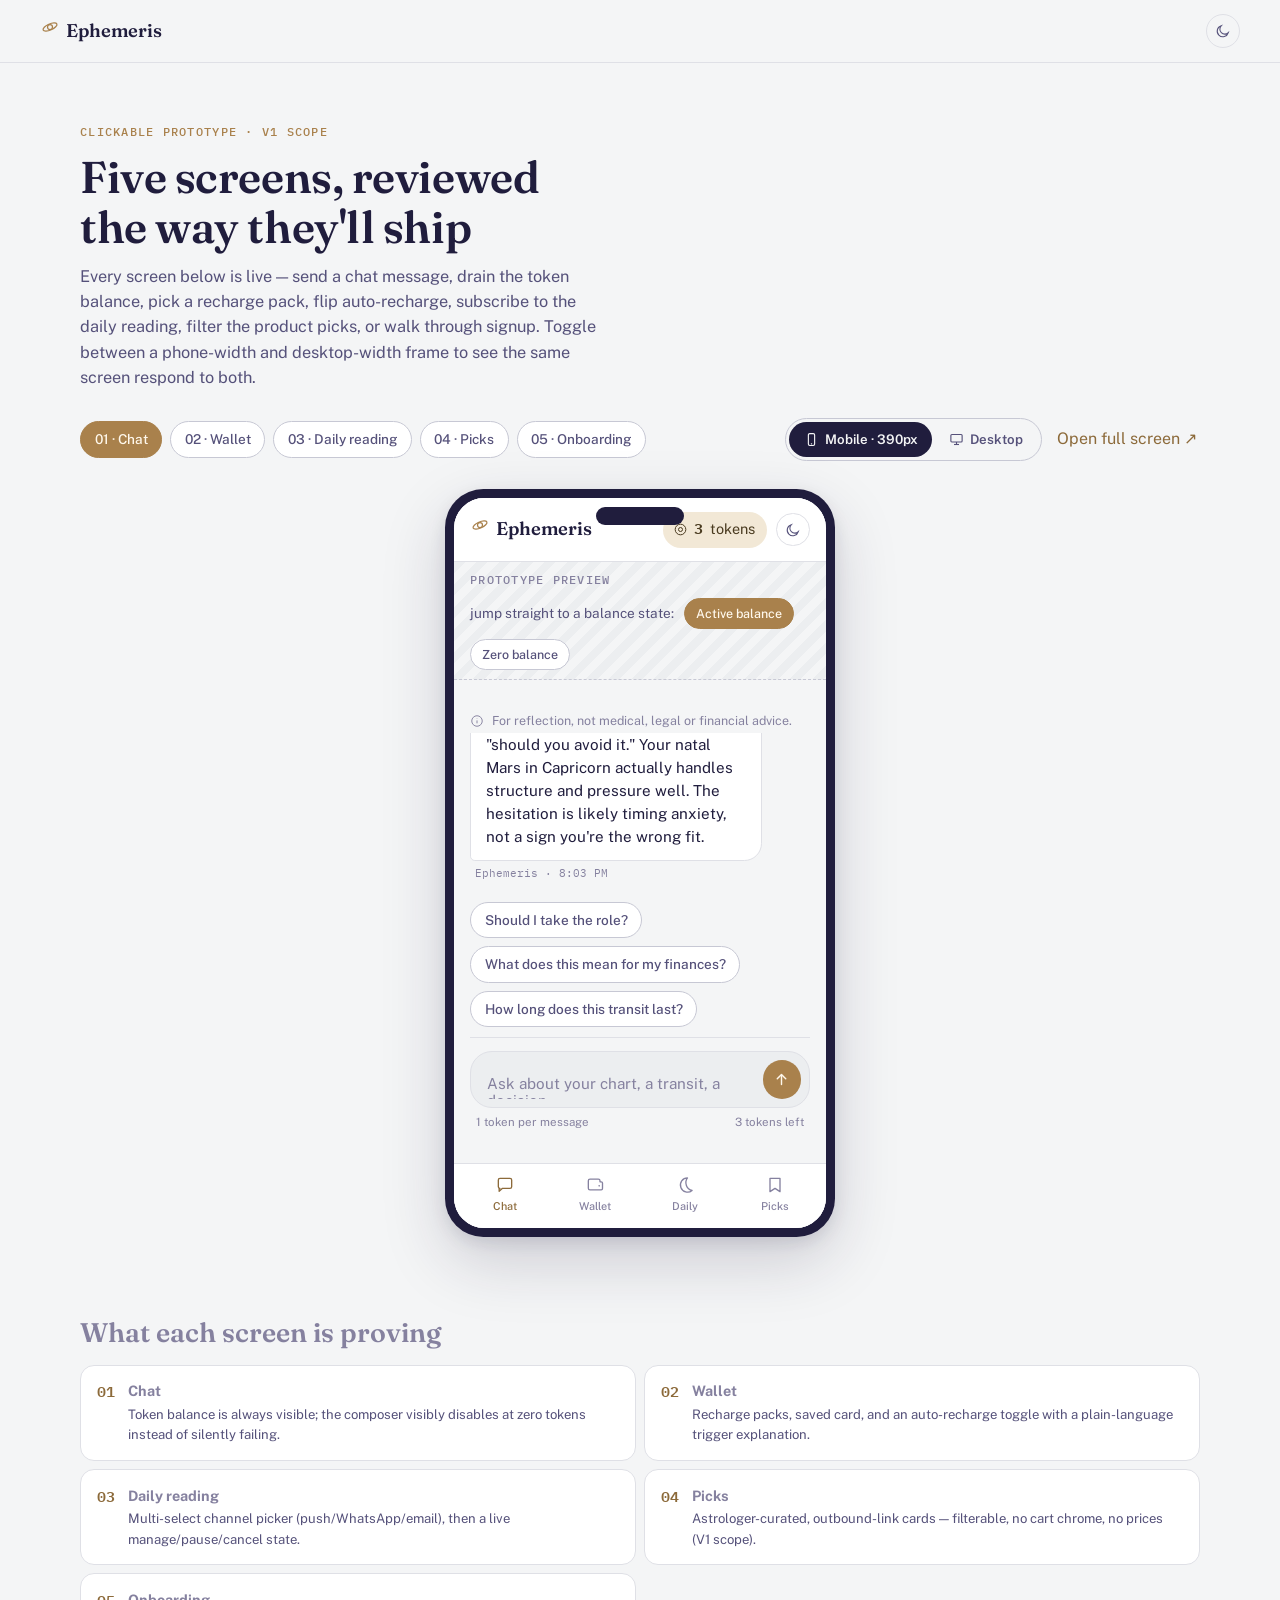
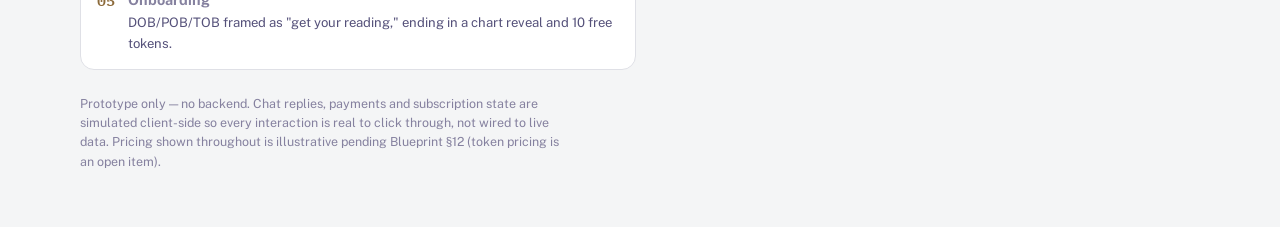
==== index.html @ aa4b2b6a "V1 clickable prototype: chat, wallet, subscription, product picks, onboarding - Responsive launcher " ====
<!doctype html>
<html lang="en">
<head>
<meta charset="utf-8" />
<meta name="viewport" content="width=device-width, initial-scale=1" />
<title>Ephemeris Prototype</title>
<meta name="description" content="A reviewable, clickable prototype of the five V1 Ephemeris screens — chat, wallet, subscription, product picks and onboarding — at both mobile and desktop widths." />
<link rel="preconnect" href="https://fonts.googleapis.com" />
<link rel="stylesheet" href="https://fonts.googleapis.com/css2?family=Fraunces:opsz,wght@9..144,400;9..144,500;9..144,600;9..144,700&family=Public+Sans:wght@400;500;600;700&family=IBM+Plex+Mono:wght@400;500;600&display=swap" />
<link rel="stylesheet" href="styles/app.css" />
<style>
  body { background: var(--paper); }
  .top-strip {
    display: flex; align-items: center; justify-content: space-between;
    padding: 0.9rem 1.25rem; border-bottom: 1px solid var(--line);
  }
  @media (min-width: 900px) { .top-strip { padding: 0.9rem 2.5rem; } }
</style>
</head>
<body>

<div class="top-strip">
  <span class="wordmark">
    <svg viewBox="0 0 24 24" width="20" height="20" fill="none" stroke="currentColor" stroke-width="1.5" class="glyph"><circle cx="12" cy="12" r="3"/><ellipse cx="12" cy="12" rx="9" ry="3.6" transform="rotate(-24 12 12)"/></svg>
    Ephemeris
  </span>
  <button class="theme-toggle" data-theme-toggle aria-label="Toggle color theme">
    <svg viewBox="0 0 24 24" width="16" height="16" fill="none" stroke="currentColor" stroke-width="1.6"><path d="M20 14.5A8.5 8.5 0 1 1 9.5 4 7 7 0 0 0 20 14.5z"/></svg>
  </button>
</div>

<div class="launcher-hero">
  <span class="eyebrow">Clickable prototype · V1 scope</span>
  <h1 class="h1" style="margin-top:.5rem; max-width:26ch;">Five screens, reviewed the way they'll ship</h1>
  <p class="lede" style="margin-top:.75rem; max-width:52ch;">Every screen below is live — send a chat message, drain the token balance, pick a recharge pack, flip auto-recharge, subscribe to the daily reading, filter the product picks, or walk through signup. Toggle between a phone-width and desktop-width frame to see the same screen respond to both.</p>
</div>

<div class="launcher-controls">
  <div class="screen-tabs" id="screenTabs">
    <button class="chip" data-screen="chat" aria-pressed="true">01 · Chat</button>
    <button class="chip" data-screen="wallet" aria-pressed="false">02 · Wallet</button>
    <button class="chip" data-screen="subscription" aria-pressed="false">03 · Daily reading</button>
    <button class="chip" data-screen="products" aria-pressed="false">04 · Picks</button>
    <button class="chip" data-screen="onboarding" aria-pressed="false">05 · Onboarding</button>
  </div>
  <div style="display:flex; align-items:center; gap:.75rem;">
    <div class="viewport-toggle" id="viewportToggle">
      <button aria-pressed="true" data-viewport="mobile">
        <svg viewBox="0 0 24 24" fill="none" stroke="currentColor" stroke-width="1.8"><rect x="7" y="2.5" width="10" height="19" rx="2.2"/><path d="M11 19h2"/></svg>
        Mobile · 390px
      </button>
      <button aria-pressed="false" data-viewport="desktop">
        <svg viewBox="0 0 24 24" fill="none" stroke="currentColor" stroke-width="1.8"><rect x="3" y="4" width="18" height="12" rx="1.5"/><path d="M8 20h8"/><path d="M12 16v4"/></svg>
        Desktop
      </button>
    </div>
    <a class="btn-text" id="fullscreenLink" href="screens/chat.html" target="_blank" rel="noopener">Open full screen ↗</a>
  </div>
</div>

<div class="stage" id="stage"></div>

<div class="launcher-foot-note">
  <div class="page-head" style="margin-bottom:1rem;">
    <h2 class="h2">What each screen is proving</h2>
  </div>
  <div class="grid-list">
    <div class="summary-card"><span class="num mono-stat">01</span><div><strong>Chat</strong><span>Token balance is always visible; the composer visibly disables at zero tokens instead of silently failing.</span></div></div>
    <div class="summary-card"><span class="num mono-stat">02</span><div><strong>Wallet</strong><span>Recharge packs, saved card, and an auto-recharge toggle with a plain-language trigger explanation.</span></div></div>
    <div class="summary-card"><span class="num mono-stat">03</span><div><strong>Daily reading</strong><span>Multi-select channel picker (push/WhatsApp/email), then a live manage/pause/cancel state.</span></div></div>
    <div class="summary-card"><span class="num mono-stat">04</span><div><strong>Picks</strong><span>Astrologer-curated, outbound-link cards — filterable, no cart chrome, no prices (V1 scope).</span></div></div>
    <div class="summary-card"><span class="num mono-stat">05</span><div><strong>Onboarding</strong><span>DOB/POB/TOB framed as "get your reading," ending in a chart reveal and 10 free tokens.</span></div></div>
  </div>
  <p class="fine" style="margin-top:1.5rem; max-width:60ch;">Prototype only — no backend. Chat replies, payments and subscription state are simulated client-side so every interaction is real to click through, not wired to live data. Pricing shown throughout is illustrative pending Blueprint §12 (token pricing is an open item).</p>
</div>

<script src="scripts/theme.js"></script>
<script src="scripts/index.js"></script>
</body>
</html>
---- styles/app.css ----
/* ============================================================
   Ephemeris — shared design tokens & components
   Indigo ink / paper-white & near-black grounds / muted brass accent
   Fraunces (display) · Public Sans (body/UI) · IBM Plex Mono (data)
   ============================================================ */

:root {
  /* ---- light theme (default) ---- */
  --ink: #201d3d;
  --ink-soft: #55517a;
  --ink-faint: #85819f;
  --paper: #f4f5f6;
  --paper-raised: #ffffff;
  --paper-sunken: #eceef0;
  --line: #dfe0e6;
  --line-strong: #c7c8d4;

  --brass: #a9814c;
  --brass-strong: #8c6a3a;
  --brass-tint: #f2e8d6;
  --brass-ink: #4a3b20;

  --positive: #3f7c63;
  --positive-tint: #e2efe9;
  --warning: #b23b49;
  --warning-tint: #f7e4e6;

  --focus-ring: #6a5acd;

  --shadow-sm: 0 1px 2px rgba(32, 29, 61, 0.06), 0 1px 1px rgba(32, 29, 61, 0.04);
  --shadow-md: 0 8px 24px rgba(32, 29, 61, 0.10), 0 2px 6px rgba(32, 29, 61, 0.06);
  --shadow-lg: 0 24px 64px rgba(32, 29, 61, 0.18), 0 6px 16px rgba(32, 29, 61, 0.10);

  --radius-sm: 8px;
  --radius-md: 14px;
  --radius-lg: 22px;
  --radius-pill: 999px;

  --font-display: "Fraunces", "Iowan Old Style", ui-serif, Georgia, serif;
  --font-body: "Public Sans", -apple-system, BlinkMacSystemFont, "Segoe UI", sans-serif;
  --font-mono: "IBM Plex Mono", ui-monospace, "SF Mono", Menlo, monospace;
}

@media (prefers-color-scheme: dark) {
  :root:not([data-theme="light"]) {
    --ink: #ecebf5;
    --ink-soft: #b3aed4;
    --ink-faint: #7d78a3;
    --paper: #131226;
    --paper-raised: #1c1a37;
    --paper-sunken: #0d0c1c;
    --line: #322f56;
    --line-strong: #423e6e;

    --brass: #ceac76;
    --brass-strong: #e2c290;
    --brass-tint: #33291a;
    --brass-ink: #f2e2c4;

    --positive: #7cc4a4;
    --positive-tint: #17332a;
    --warning: #e58a92;
    --warning-tint: #3a1c22;

    --focus-ring: #a99bf0;

    --shadow-sm: 0 1px 2px rgba(0, 0, 0, 0.35);
    --shadow-md: 0 8px 24px rgba(0, 0, 0, 0.45);
    --shadow-lg: 0 24px 64px rgba(0, 0, 0, 0.55);
  }
}

:root[data-theme="dark"] {
  --ink: #ecebf5;
  --ink-soft: #b3aed4;
  --ink-faint: #7d78a3;
  --paper: #131226;
  --paper-raised: #1c1a37;
  --paper-sunken: #0d0c1c;
  --line: #322f56;
  --line-strong: #423e6e;

  --brass: #ceac76;
  --brass-strong: #e2c290;
  --brass-tint: #33291a;
  --brass-ink: #f2e2c4;

  --positive: #7cc4a4;
  --positive-tint: #17332a;
  --warning: #e58a92;
  --warning-tint: #3a1c22;

  --focus-ring: #a99bf0;

  --shadow-sm: 0 1px 2px rgba(0, 0, 0, 0.35);
  --shadow-md: 0 8px 24px rgba(0, 0, 0, 0.45);
  --shadow-lg: 0 24px 64px rgba(0, 0, 0, 0.55);
}

/* ---- reset ---- */
/* Guarantee the [hidden] attribute always wins over a class's own `display`
   (e.g. .recharge-banner{display:flex}) — author-origin rules of equal
   specificity would otherwise beat the UA's [hidden]{display:none}. */
[hidden] { display: none !important; }
*, *::before, *::after { box-sizing: border-box; }
html, body { height: 100%; }
body {
  margin: 0;
  background: var(--paper);
  color: var(--ink);
  font-family: var(--font-body);
  font-size: 16px;
  line-height: 1.55;
  -webkit-font-smoothing: antialiased;
  transition: background 0.2s ease, color 0.2s ease;
}
h1, h2, h3, h4, p, figure { margin: 0; }
ul { margin: 0; padding: 0; list-style: none; }
a { color: inherit; text-decoration: none; }
button { font: inherit; color: inherit; background: none; border: none; cursor: pointer; }
input, select { font: inherit; color: inherit; }
img, svg { display: block; max-width: 100%; }

:focus-visible {
  outline: 2px solid var(--focus-ring);
  outline-offset: 2px;
  border-radius: 4px;
}

@media (prefers-reduced-motion: reduce) {
  *, *::before, *::after {
    animation-duration: 0.001ms !important;
    animation-iteration-count: 1 !important;
    transition-duration: 0.001ms !important;
    scroll-behavior: auto !important;
  }
}

.visually-hidden {
  position: absolute; width: 1px; height: 1px;
  overflow: hidden; clip: rect(0 0 0 0); white-space: nowrap;
}

/* ---- typography ---- */
.eyebrow {
  font-family: var(--font-mono);
  font-size: 0.72rem;
  letter-spacing: 0.11em;
  text-transform: uppercase;
  color: var(--brass);
  font-weight: 500;
}
.h1 {
  font-family: var(--font-display);
  font-weight: 600;
  font-size: clamp(1.9rem, 1.5rem + 1.6vw, 2.8rem);
  line-height: 1.12;
  letter-spacing: -0.01em;
  text-wrap: balance;
}
.h2 {
  font-family: var(--font-display);
  font-weight: 600;
  font-size: clamp(1.35rem, 1.2rem + 0.6vw, 1.7rem);
  line-height: 1.2;
  text-wrap: balance;
}
.h3 {
  font-family: var(--font-display);
  font-weight: 600;
  font-size: 1.1rem;
  line-height: 1.3;
}
.lede {
  color: var(--ink-soft);
  font-size: 1.02rem;
  max-width: 42em;
}
.mono-stat {
  font-family: var(--font-mono);
  font-variant-numeric: tabular-nums;
  letter-spacing: -0.01em;
}
.small {
  font-size: 0.85rem;
  color: var(--ink-soft);
}
.fine {
  font-size: 0.78rem;
  color: var(--ink-faint);
}

/* ============================================================
   App shell — left rail (desktop) + bottom tabbar (mobile)
   ============================================================ */
.app-shell {
  min-height: 100vh;
  display: flex;
  flex-direction: column;
}
.app-body {
  flex: 1;
  display: flex;
  min-height: 0;
}
.app-main {
  flex: 1;
  min-width: 0;
  padding: 1.25rem 1rem 6rem;
}
@media (min-width: 900px) {
  .app-main { padding: 2.25rem 2.75rem 2.75rem; }
}

/* Topbar */
.topbar {
  display: flex;
  align-items: center;
  justify-content: space-between;
  gap: 0.75rem;
  padding: 0.85rem 1rem;
  border-bottom: 1px solid var(--line);
  background: var(--paper-raised);
  position: sticky;
  top: 0;
  z-index: 20;
}
@media (min-width: 900px) {
  .topbar { padding: 0.9rem 2rem; }
}
.wordmark {
  display: flex;
  align-items: baseline;
  gap: 0.4rem;
  font-family: var(--font-display);
  font-weight: 600;
  font-size: 1.15rem;
  letter-spacing: -0.01em;
}
.wordmark .glyph { color: var(--brass); font-size: 1.05em; }
.topbar-right { display: flex; align-items: center; gap: 0.6rem; }

.theme-toggle {
  width: 2.1rem; height: 2.1rem;
  display: grid; place-items: center;
  border-radius: var(--radius-pill);
  border: 1px solid var(--line);
  color: var(--ink-soft);
}
.theme-toggle:hover { background: var(--paper-sunken); color: var(--ink); }

.balance-chip {
  display: inline-flex;
  align-items: center;
  gap: 0.4rem;
  padding: 0.35rem 0.7rem 0.35rem 0.55rem;
  border-radius: var(--radius-pill);
  background: var(--brass-tint);
  color: var(--brass-ink);
  border: 1px solid transparent;
  font-size: 0.9rem;
}
.balance-chip .mono-stat { font-size: 0.92rem; font-weight: 600; }
.balance-chip.is-zero {
  background: var(--warning-tint);
  color: var(--warning);
}
.balance-chip svg { width: 15px; height: 15px; flex-shrink: 0; }

/* Desktop nav rail */
.nav-rail {
  display: none;
  flex-direction: column;
  width: 220px;
  flex-shrink: 0;
  border-right: 1px solid var(--line);
  padding: 1.5rem 0.9rem;
  gap: 0.15rem;
  background: var(--paper-raised);
}
@media (min-width: 900px) {
  .nav-rail { display: flex; }
}
.nav-item {
  display: flex;
  align-items: center;
  gap: 0.7rem;
  padding: 0.6rem 0.75rem;
  border-radius: var(--radius-sm);
  color: var(--ink-soft);
  font-size: 0.95rem;
  font-weight: 500;
}
.nav-item svg { width: 18px; height: 18px; flex-shrink: 0; }
.nav-item:hover { background: var(--paper-sunken); color: var(--ink); }
.nav-item[aria-current="page"] {
  background: var(--brass-tint);
  color: var(--brass-ink);
}
.nav-rail-foot {
  margin-top: auto;
  padding: 0.75rem;
}

/* Mobile bottom tabbar */
.tabbar {
  position: fixed;
  left: 0; right: 0; bottom: 0;
  display: flex;
  justify-content: space-around;
  padding: 0.4rem 0.4rem calc(0.5rem + env(safe-area-inset-bottom));
  background: var(--paper-raised);
  border-top: 1px solid var(--line);
  z-index: 20;
}
@media (min-width: 900px) {
  .tabbar { display: none; }
}
.tab-item {
  display: flex;
  flex-direction: column;
  align-items: center;
  gap: 0.2rem;
  padding: 0.3rem 0.6rem;
  border-radius: var(--radius-sm);
  color: var(--ink-faint);
  font-size: 0.68rem;
  font-weight: 500;
  flex: 1;
  max-width: 5.5rem;
}
.tab-item svg { width: 20px; height: 20px; }
.tab-item[aria-current="page"] { color: var(--brass-strong); }

/* ---- buttons ---- */
.btn {
  display: inline-flex;
  align-items: center;
  justify-content: center;
  gap: 0.45rem;
  padding: 0.65rem 1.15rem;
  border-radius: var(--radius-pill);
  font-weight: 600;
  font-size: 0.92rem;
  border: 1px solid transparent;
  transition: background 0.15s ease, border-color 0.15s ease, transform 0.1s ease, opacity 0.15s ease;
  white-space: nowrap;
}
.btn:active { transform: translateY(1px); }
.btn-primary {
  background: var(--brass);
  color: #fff8ec;
}
.btn-primary:hover { background: var(--brass-strong); }
.btn-ghost {
  background: transparent;
  border-color: var(--line-strong);
  color: var(--ink);
}
.btn-ghost:hover { background: var(--paper-sunken); }
.btn-text {
  background: transparent;
  color: var(--brass-strong);
  padding: 0.4rem 0.2rem;
}
.btn-text:hover { text-decoration: underline; }
.btn-danger-text {
  background: transparent;
  color: var(--warning);
  padding: 0.4rem 0.2rem;
}
.btn-danger-text:hover { text-decoration: underline; }
.btn-block { width: 100%; }
.btn[disabled], .btn.is-disabled {
  opacity: 0.45;
  cursor: not-allowed;
  pointer-events: none;
}
.btn-sm { padding: 0.45rem 0.85rem; font-size: 0.82rem; }
.btn svg { width: 16px; height: 16px; }

/* ---- surfaces ---- */
.card {
  background: var(--paper-raised);
  border: 1px solid var(--line);
  border-radius: var(--radius-md);
  padding: 1.1rem;
}
.card-lg { border-radius: var(--radius-lg); padding: 1.5rem; }
.section {
  max-width: 780px;
  margin: 0 auto;
  display: flex;
  flex-direction: column;
  gap: 1.5rem;
}
.section-wide { max-width: 1080px; }
.stack { display: flex; flex-direction: column; gap: 0.9rem; }
.page-head { display: flex; flex-direction: column; gap: 0.4rem; margin-bottom: 0.25rem; }

/* ---- chips / pills / switches ---- */
.chip {
  display: inline-flex;
  align-items: center;
  gap: 0.35rem;
  padding: 0.42rem 0.85rem;
  border-radius: var(--radius-pill);
  border: 1px solid var(--line-strong);
  font-size: 0.85rem;
  font-weight: 500;
  color: var(--ink-soft);
  background: var(--paper-raised);
}
.chip:hover { border-color: var(--brass); color: var(--ink); }
.chip[aria-pressed="true"] {
  background: var(--brass);
  border-color: var(--brass);
  color: #fff8ec;
}
.chip svg { width: 14px; height: 14px; }

.switch {
  position: relative;
  width: 3.1rem;
  height: 1.75rem;
  border-radius: var(--radius-pill);
  background: var(--paper-sunken);
  border: 1px solid var(--line-strong);
  flex-shrink: 0;
  transition: background 0.15s ease;
}
.switch::after {
  content: "";
  position: absolute;
  top: 2px; left: 2px;
  width: 1.35rem; height: 1.35rem;
  border-radius: 50%;
  background: var(--paper-raised);
  box-shadow: var(--shadow-sm);
  transition: transform 0.18s ease;
}
.switch[aria-checked="true"] {
  background: var(--positive);
  border-color: var(--positive);
}
.switch[aria-checked="true"]::after { transform: translateX(1.35rem); }
.switch-row {
  display: flex;
  align-items: flex-start;
  justify-content: space-between;
  gap: 1rem;
}

/* ---- toast ---- */
.toast {
  position: fixed;
  left: 50%;
  bottom: 5.5rem;
  transform: translate(-50%, 12px);
  background: var(--ink);
  color: var(--paper);
  padding: 0.7rem 1.1rem;
  border-radius: var(--radius-pill);
  font-size: 0.85rem;
  box-shadow: var(--shadow-lg);
  opacity: 0;
  pointer-events: none;
  transition: opacity 0.2s ease, transform 0.2s ease;
  z-index: 60;
  max-width: min(90vw, 22rem);
  text-align: center;
}
@media (min-width: 900px) { .toast { bottom: 2rem; } }
.toast.is-visible {
  opacity: 1;
  transform: translate(-50%, 0);
  pointer-events: auto;
}

/* ---- radio-card (packs / plans) ---- */
.radio-card {
  display: flex;
  align-items: center;
  justify-content: space-between;
  gap: 1rem;
  padding: 1rem 1.1rem;
  border-radius: var(--radius-md);
  border: 1.5px solid var(--line);
  background: var(--paper-raised);
  text-align: left;
  width: 100%;
}
.radio-card:hover { border-color: var(--line-strong); }
.radio-card[aria-checked="true"] {
  border-color: var(--brass);
  background: var(--brass-tint);
}
.radio-card .dot {
  width: 1.15rem; height: 1.15rem;
  border-radius: 50%;
  border: 1.5px solid var(--line-strong);
  flex-shrink: 0;
  display: grid; place-items: center;
}
.radio-card[aria-checked="true"] .dot { border-color: var(--brass); }
.radio-card[aria-checked="true"] .dot::after {
  content: "";
  width: 0.6rem; height: 0.6rem;
  border-radius: 50%;
  background: var(--brass);
}
.radio-card-main { display: flex; align-items: center; gap: 0.85rem; flex: 1; min-width: 0; }
.radio-card-text { display: flex; flex-direction: column; gap: 0.1rem; }
.radio-card-price { font-family: var(--font-mono); font-weight: 600; }
.badge {
  font-family: var(--font-mono);
  font-size: 0.68rem;
  letter-spacing: 0.04em;
  padding: 0.15rem 0.45rem;
  border-radius: var(--radius-sm);
  background: var(--positive-tint);
  color: var(--positive);
  text-transform: uppercase;
}

/* ---- modal ---- */
.modal-scrim {
  position: fixed; inset: 0;
  background: rgba(15, 14, 28, 0.5);
  display: flex;
  align-items: flex-end;
  justify-content: center;
  z-index: 80;
  opacity: 0;
  pointer-events: none;
  transition: opacity 0.18s ease;
}
@media (min-width: 900px) { .modal-scrim { align-items: center; } }
.modal-scrim.is-open { opacity: 1; pointer-events: auto; }
.modal {
  background: var(--paper-raised);
  border: 1px solid var(--line);
  border-radius: var(--radius-lg) var(--radius-lg) 0 0;
  padding: 1.5rem;
  width: 100%;
  max-width: 26rem;
  box-shadow: var(--shadow-lg);
  transform: translateY(16px);
  transition: transform 0.18s ease;
  display: flex;
  flex-direction: column;
  gap: 1rem;
}
@media (min-width: 900px) { .modal { border-radius: var(--radius-lg); } }
.modal-scrim.is-open .modal { transform: translateY(0); }
.modal-actions { display: flex; flex-direction: column-reverse; gap: 0.6rem; }
@media (min-width: 480px) { .modal-actions { flex-direction: row; justify-content: flex-end; } }

/* ---- prototype-only preview strip ---- */
.proto-strip {
  display: flex;
  flex-wrap: wrap;
  align-items: center;
  gap: 0.6rem;
  padding: 0.55rem 1rem;
  background: repeating-linear-gradient(135deg, var(--paper-sunken), var(--paper-sunken) 8px, var(--paper) 8px, var(--paper) 16px);
  border-bottom: 1px dashed var(--line-strong);
  font-size: 0.78rem;
}
.proto-strip .eyebrow { color: var(--ink-faint); }
.proto-strip .chip { padding: 0.3rem 0.7rem; font-size: 0.78rem; }

/* ============================================================
   Screen: Chat
   ============================================================ */
.chat-scope {
  max-width: 640px;
  margin: 0 auto;
  display: flex;
  flex-direction: column;
  height: calc(100vh - 3.6rem);
}
.chat-scope.has-proto-strip { height: calc(100vh - 6.15rem); }
.disclaimer-row {
  display: flex;
  align-items: center;
  gap: 0.5rem;
  color: var(--ink-faint);
  font-size: 0.78rem;
  padding: 0.7rem 0 0.2rem;
}
.disclaimer-row svg { width: 14px; height: 14px; flex-shrink: 0; }
.thread {
  flex: 1;
  overflow-y: auto;
  display: flex;
  flex-direction: column;
  gap: 0.9rem;
  padding: 0.75rem 0 1rem;
}
.msg { display: flex; flex-direction: column; gap: 0.3rem; max-width: 86%; }
.msg-ai { align-self: flex-start; align-items: flex-start; }
.msg-user { align-self: flex-end; align-items: flex-end; }
.bubble {
  padding: 0.7rem 0.95rem;
  border-radius: 1.1rem;
  font-size: 0.95rem;
  line-height: 1.5;
}
.msg-ai .bubble {
  background: var(--paper-raised);
  border: 1px solid var(--line);
  border-bottom-left-radius: 0.3rem;
}
.msg-user .bubble {
  background: var(--ink);
  color: var(--paper);
  border-bottom-right-radius: 0.3rem;
}
.msg-meta {
  font-family: var(--font-mono);
  font-size: 0.68rem;
  color: var(--ink-faint);
  padding: 0 0.3rem;
}
.typing-dots { display: inline-flex; gap: 0.25rem; padding: 0.4rem 0.2rem; }
.typing-dots span {
  width: 6px; height: 6px; border-radius: 50%;
  background: var(--ink-faint);
  animation: blink 1.2s infinite ease-in-out;
}
.typing-dots span:nth-child(2) { animation-delay: 0.15s; }
.typing-dots span:nth-child(3) { animation-delay: 0.3s; }
@keyframes blink { 0%, 80%, 100% { opacity: 0.25; } 40% { opacity: 1; } }

.suggestions { display: flex; flex-wrap: wrap; gap: 0.5rem; padding: 0.2rem 0 0.6rem; }

.recharge-banner {
  display: flex;
  align-items: center;
  gap: 0.85rem;
  padding: 0.85rem 1rem;
  border-radius: var(--radius-md);
  background: var(--warning-tint);
  border: 1px solid color-mix(in srgb, var(--warning) 35%, transparent);
  margin-bottom: 0.6rem;
}
.recharge-banner svg { width: 22px; height: 22px; color: var(--warning); flex-shrink: 0; }
.recharge-banner-text { flex: 1; }
.recharge-banner-text strong { display: block; font-size: 0.92rem; margin-bottom: 0.1rem; }
.recharge-banner-text span { font-size: 0.82rem; color: var(--ink-soft); }

.composer-wrap { padding-bottom: 0.9rem; border-top: 1px solid var(--line); padding-top: 0.85rem; }
.composer {
  display: flex;
  align-items: flex-end;
  gap: 0.6rem;
  background: var(--paper-sunken);
  border: 1px solid var(--line);
  border-radius: var(--radius-lg);
  padding: 0.5rem 0.5rem 0.5rem 1rem;
}
.composer textarea {
  flex: 1;
  border: none;
  background: transparent;
  resize: none;
  outline: none;
  font-family: var(--font-body);
  font-size: 0.95rem;
  color: var(--ink);
  max-height: 6rem;
  padding: 0.4rem 0;
}
.composer textarea::placeholder { color: var(--ink-faint); }
.send-btn {
  width: 2.4rem; height: 2.4rem;
  border-radius: 50%;
  background: var(--brass);
  color: #fff8ec;
  display: grid; place-items: center;
  flex-shrink: 0;
  transition: background 0.15s ease, opacity 0.15s ease;
}
.send-btn:hover { background: var(--brass-strong); }
.send-btn svg { width: 17px; height: 17px; }
.composer.is-disabled { opacity: 0.7; }
.composer.is-disabled textarea { cursor: not-allowed; }
.composer.is-disabled .send-btn {
  background: var(--paper-sunken);
  color: var(--ink-faint);
  border: 1px solid var(--line-strong);
  cursor: not-allowed;
}
.cost-hint {
  display: flex;
  justify-content: space-between;
  font-size: 0.72rem;
  color: var(--ink-faint);
  padding: 0.4rem 0.4rem 0;
}

/* ============================================================
   Screen: Wallet
   ============================================================ */
.balance-hero {
  background: linear-gradient(155deg, var(--ink) 0%, #322d5c 100%);
  color: var(--paper);
  border-radius: var(--radius-lg);
  padding: 1.6rem 1.5rem;
  display: flex;
  flex-direction: column;
  gap: 0.9rem;
  position: relative;
  overflow: hidden;
}
:root[data-theme="dark"] .balance-hero { background: linear-gradient(155deg, #1c1a37 0%, #2c274f 100%); }
@media (prefers-color-scheme: dark) {
  :root:not([data-theme="light"]) .balance-hero { background: linear-gradient(155deg, #1c1a37 0%, #2c274f 100%); }
}
.balance-hero::after {
  content: "";
  position: absolute;
  right: -3rem; top: -3rem;
  width: 12rem; height: 12rem;
  border-radius: 50%;
  border: 1px solid rgba(201, 169, 111, 0.25);
}
.balance-hero-top { display: flex; align-items: center; justify-content: space-between; gap: 1rem; }
.balance-figure {
  font-family: var(--font-mono);
  font-weight: 600;
  font-size: clamp(2.4rem, 2rem + 2vw, 3.4rem);
  line-height: 1;
  font-variant-numeric: tabular-nums;
}
.balance-figure sup { font-size: 0.9rem; font-weight: 500; opacity: 0.7; margin-left: 0.4rem; }
.balance-sub { color: rgba(244, 245, 246, 0.72); font-size: 0.88rem; }
.balance-hero-actions { display: flex; gap: 0.6rem; flex-wrap: wrap; }

.pack-grid { display: grid; grid-template-columns: 1fr; gap: 0.7rem; }
@media (min-width: 620px) { .pack-grid { grid-template-columns: repeat(3, 1fr); } }
.pack-card {
  display: flex;
  flex-direction: column;
  gap: 0.6rem;
  padding: 1.1rem;
  border-radius: var(--radius-md);
  border: 1.5px solid var(--line);
  background: var(--paper-raised);
  text-align: left;
  position: relative;
}
.pack-card:hover { border-color: var(--line-strong); }
.pack-card[aria-checked="true"] { border-color: var(--brass); background: var(--brass-tint); box-shadow: var(--shadow-sm); }
.pack-card-tokens { font-family: var(--font-mono); font-size: 1.35rem; font-weight: 600; }
.pack-card-price { color: var(--ink-soft); font-size: 0.88rem; }
.pack-card-best {
  position: absolute; top: -0.55rem; right: 0.9rem;
  font-family: var(--font-mono); font-size: 0.62rem; letter-spacing: 0.05em;
  background: var(--brass); color: #fff8ec;
  padding: 0.15rem 0.5rem; border-radius: var(--radius-pill);
  text-transform: uppercase;
}

.recharge-summary {
  display: flex; align-items: center; justify-content: space-between;
  gap: 1rem; padding: 0.95rem 1.1rem;
  border-radius: var(--radius-md); background: var(--paper-sunken);
  border: 1px solid var(--line);
}

.paymethod-row { display: flex; align-items: center; gap: 0.85rem; }
.card-glyph {
  width: 2.6rem; height: 1.85rem; border-radius: 5px;
  background: linear-gradient(135deg, var(--ink) 0%, #4a4478 100%);
  flex-shrink: 0; display: grid; place-items: center;
}
:root[data-theme="dark"] .card-glyph { background: linear-gradient(135deg, #423e6e 0%, #2b2850 100%); }
@media (prefers-color-scheme: dark) {
  :root:not([data-theme="light"]) .card-glyph { background: linear-gradient(135deg, #423e6e 0%, #2b2850 100%); }
}
.card-glyph svg { width: 15px; height: 15px; color: var(--brass); }
.paymethod-text { flex: 1; }
.paymethod-text strong { display: block; font-size: 0.92rem; }

.ledger-list { display: flex; flex-direction: column; }
.ledger-row {
  display: flex; align-items: center; gap: 0.8rem;
  padding: 0.7rem 0; border-bottom: 1px solid var(--line);
}
.ledger-row:last-child { border-bottom: none; }
.ledger-icon {
  width: 2rem; height: 2rem; border-radius: 50%;
  display: grid; place-items: center; flex-shrink: 0;
  background: var(--paper-sunken);
}
.ledger-icon svg { width: 14px; height: 14px; }
.ledger-icon.credit { color: var(--positive); }
.ledger-icon.debit { color: var(--ink-soft); }
.ledger-text { flex: 1; min-width: 0; }
.ledger-text strong { display: block; font-size: 0.88rem; font-weight: 500; }
.ledger-amount { font-family: var(--font-mono); font-weight: 600; font-size: 0.9rem; }
.ledger-amount.credit { color: var(--positive); }

.explainer {
  font-size: 0.83rem;
  color: var(--ink-soft);
  background: var(--paper-sunken);
  border-radius: var(--radius-sm);
  padding: 0.7rem 0.85rem;
  margin-top: 0.7rem;
}

/* ============================================================
   Screen: Subscription
   ============================================================ */
.plan-grid { display: flex; flex-direction: column; gap: 0.7rem; }
.channel-grid { display: flex; flex-wrap: wrap; gap: 0.6rem; }
.channel-card {
  display: flex; align-items: center; gap: 0.7rem;
  padding: 0.85rem 1rem; border-radius: var(--radius-md);
  border: 1.5px solid var(--line); background: var(--paper-raised);
  flex: 1 1 15rem;
}
.channel-card:hover { border-color: var(--line-strong); }
.channel-card[aria-checked="true"] { border-color: var(--brass); background: var(--brass-tint); }
.channel-card svg { width: 19px; height: 19px; color: var(--ink-soft); flex-shrink: 0; }
.channel-card[aria-checked="true"] svg { color: var(--brass-strong); }
.check-box {
  width: 1.15rem; height: 1.15rem; border-radius: 5px;
  border: 1.5px solid var(--line-strong); flex-shrink: 0;
  display: grid; place-items: center; margin-left: auto;
}
.channel-card[aria-checked="true"] .check-box { background: var(--brass); border-color: var(--brass); }
.check-box svg { width: 11px; height: 11px; color: #fff8ec; opacity: 0; }
.channel-card[aria-checked="true"] .check-box svg { opacity: 1; }
.channel-card-text { flex: 1; }
.channel-card-text strong { display: block; font-size: 0.9rem; }

.sub-status-card {
  border-radius: var(--radius-lg);
  border: 1px solid var(--line);
  background: var(--paper-raised);
  padding: 1.3rem;
  display: flex;
  flex-direction: column;
  gap: 0.9rem;
}
.sub-status-top { display: flex; align-items: flex-start; justify-content: space-between; gap: 1rem; }
.status-pill {
  display: inline-flex; align-items: center; gap: 0.35rem;
  font-size: 0.76rem; font-weight: 600;
  padding: 0.25rem 0.6rem; border-radius: var(--radius-pill);
  background: var(--positive-tint); color: var(--positive);
}
.status-pill.is-paused { background: var(--paper-sunken); color: var(--ink-soft); }
.status-pill::before { content: ""; width: 6px; height: 6px; border-radius: 50%; background: currentColor; }
.next-send {
  display: flex; align-items: center; gap: 0.7rem;
  padding: 0.8rem 0.95rem; border-radius: var(--radius-sm);
  background: var(--paper-sunken); font-size: 0.88rem;
}
.next-send svg { width: 17px; height: 17px; color: var(--brass-strong); flex-shrink: 0; }
.sub-actions { display: flex; gap: 0.6rem; flex-wrap: wrap; }

.delivery-preview {
  border-radius: var(--radius-md); border: 1px solid var(--line);
  background: var(--paper-sunken); padding: 0.9rem 1rem;
  font-size: 0.85rem; color: var(--ink-soft);
  display: flex; gap: 0.7rem; align-items: flex-start;
}
.delivery-preview svg { width: 16px; height: 16px; color: var(--brass); flex-shrink: 0; margin-top: 0.15rem; }

/* ============================================================
   Screen: Products
   ============================================================ */
.filter-row { display: flex; gap: 0.5rem; overflow-x: auto; padding-bottom: 0.3rem; }
.filter-row::-webkit-scrollbar { display: none; }
.product-grid { display: grid; grid-template-columns: 1fr; gap: 1rem; }
@media (min-width: 620px) { .product-grid { grid-template-columns: repeat(2, 1fr); } }
@media (min-width: 1080px) { .product-grid { grid-template-columns: repeat(3, 1fr); } }
.product-card {
  border-radius: var(--radius-md);
  border: 1px solid var(--line);
  background: var(--paper-raised);
  overflow: hidden;
  display: flex;
  flex-direction: column;
  transition: transform 0.15s ease, box-shadow 0.15s ease, border-color .15s ease;
}
.product-card:hover { transform: translateY(-2px); box-shadow: var(--shadow-md); border-color: var(--line-strong); }
.product-art {
  aspect-ratio: 4 / 3;
  position: relative;
  display: grid;
  place-items: center;
  overflow: hidden;
}
.product-art svg { width: 34%; height: 34%; opacity: 0.85; }
.product-art.tone-a { background: radial-gradient(120% 130% at 20% 15%, #4c4482 0%, #201d3d 60%); color: #d9c79a; }
.product-art.tone-b { background: radial-gradient(120% 130% at 80% 20%, #7c6238 0%, #2c2413 65%); color: #f1e6cf; }
.product-art.tone-c { background: radial-gradient(120% 130% at 25% 85%, #3a5a4e 0%, #16241f 65%); color: #cfe3d9; }
.product-art.tone-d { background: radial-gradient(120% 130% at 75% 80%, #5c3a44 0%, #241618 65%); color: #e9d3d7; }
.product-body { padding: 0.9rem 1rem 1rem; display: flex; flex-direction: column; gap: 0.5rem; flex: 1; }
.product-cat { font-family: var(--font-mono); font-size: 0.68rem; letter-spacing: 0.06em; text-transform: uppercase; color: var(--brass-strong); }
.product-title { font-family: var(--font-display); font-weight: 600; font-size: 1.02rem; }
.product-desc { font-size: 0.85rem; color: var(--ink-soft); flex: 1; }
.product-link {
  display: inline-flex; align-items: center; gap: 0.4rem;
  font-size: 0.85rem; font-weight: 600; color: var(--ink);
  padding-top: 0.4rem; border-top: 1px solid var(--line); margin-top: 0.2rem;
}
.product-link svg { width: 13px; height: 13px; transition: transform 0.15s ease; }
.product-card:hover .product-link svg { transform: translate(2px, -2px); }
.view-toggle { display: inline-flex; border: 1px solid var(--line-strong); border-radius: var(--radius-pill); padding: 2px; }
.view-toggle button {
  padding: 0.35rem 0.7rem; border-radius: var(--radius-pill); font-size: 0.8rem; color: var(--ink-soft);
  display: flex; align-items: center; gap: 0.3rem;
}
.view-toggle button[aria-pressed="true"] { background: var(--ink); color: var(--paper); }
.view-toggle svg { width: 14px; height: 14px; }
.product-grid.is-list { grid-template-columns: 1fr; }
.product-grid.is-list .product-card { flex-direction: row; }
.product-grid.is-list .product-art { width: 8rem; aspect-ratio: 1; flex-shrink: 0; }
@media (max-width: 480px) {
  .product-grid.is-list .product-art { width: 6rem; }
}

/* ============================================================
   Screen: Onboarding
   ============================================================ */
.onboard-shell {
  min-height: 100vh;
  display: flex;
  flex-direction: column;
  background: radial-gradient(120% 90% at 85% -10%, var(--brass-tint) 0%, transparent 55%), var(--paper);
}
.onboard-topbar {
  display: flex; align-items: center; justify-content: space-between;
  padding: 1rem;
}
@media (min-width: 900px) { .onboard-topbar { padding: 1.25rem 2.5rem; } }
.onboard-main {
  flex: 1;
  display: flex;
  align-items: center;
  justify-content: center;
  padding: 1rem 1rem 3rem;
}
.onboard-card {
  width: 100%;
  max-width: 30rem;
  display: flex;
  flex-direction: column;
  gap: 1.5rem;
  position: relative;
  isolation: isolate; /* contain the constellation's negative z-index so it
                          sits behind the card's own content, not the whole page */
}
.constellation {
  position: absolute;
  inset: -4.25rem -1rem auto -1rem;
  height: 5.5rem;
  z-index: -1;
  opacity: 0.4;
  color: var(--brass);
}
.progress-steps { display: flex; align-items: center; gap: 0.4rem; }
.progress-dot {
  height: 4px; flex: 1; border-radius: 3px; background: var(--line-strong);
  transition: background 0.2s ease;
}
.progress-dot.is-done, .progress-dot.is-active { background: var(--brass); }
.step-panel { display: none; flex-direction: column; gap: 1.1rem; }
.step-panel.is-active { display: flex; }
.field { display: flex; flex-direction: column; gap: 0.4rem; }
.field label { font-size: 0.82rem; font-weight: 600; color: var(--ink-soft); }
.field input, .field select {
  border: 1.5px solid var(--line);
  border-radius: var(--radius-sm);
  padding: 0.7rem 0.85rem;
  background: var(--paper-raised);
  font-size: 0.95rem;
  color: var(--ink);
}
.field input:focus, .field select:focus { border-color: var(--brass); }
.field input:focus:not(:focus-visible), .field select:focus:not(:focus-visible) { outline: none; }
.field-row { display: grid; grid-template-columns: 1fr 1fr; gap: 0.8rem; }
@media (max-width: 420px) { .field-row { grid-template-columns: 1fr; } }
.field-hint { font-size: 0.76rem; color: var(--ink-faint); }
.step-actions { display: flex; justify-content: space-between; align-items: center; gap: 0.8rem; }

.chart-reveal {
  display: flex; flex-direction: column; align-items: center; gap: 1rem;
  text-align: center; padding: 1rem 0;
}
.sun-glyph {
  width: 5rem; height: 5rem;
  border-radius: 50%;
  background: linear-gradient(155deg, var(--brass) 0%, var(--brass-strong) 100%);
  display: grid; place-items: center;
  color: #fff8ec;
  box-shadow: 0 0 0 6px var(--brass-tint);
  animation: reveal-pop 0.5s cubic-bezier(.22,1.4,.36,1) both;
}
.sun-glyph svg { width: 2.4rem; height: 2.4rem; }
@keyframes reveal-pop { from { transform: scale(0.4); opacity: 0; } to { transform: scale(1); opacity: 1; } }
.loading-row { display: flex; flex-direction: column; align-items: center; gap: 1rem; padding: 2rem 0; text-align: center; }
.spinner {
  width: 2.4rem; height: 2.4rem; border-radius: 50%;
  border: 3px solid var(--line);
  border-top-color: var(--brass);
  animation: spin 0.9s linear infinite;
}
@keyframes spin { to { transform: rotate(360deg); } }

/* ============================================================
   Launcher (index.html)
   ============================================================ */
.launcher-hero {
  padding: 2.5rem 1.25rem 1.5rem;
  max-width: 1200px;
  margin: 0 auto;
}
@media (min-width: 900px) { .launcher-hero { padding: 3.5rem 2.5rem 1.75rem; } }
.launcher-controls {
  max-width: 1200px;
  margin: 0 auto;
  padding: 0 1.25rem 1.5rem;
  display: flex;
  flex-direction: column;
  gap: 1rem;
}
@media (min-width: 900px) { .launcher-controls { padding: 0 2.5rem 1.75rem; flex-direction: row; align-items: center; justify-content: space-between; } }
.screen-tabs { display: flex; flex-wrap: wrap; gap: 0.5rem; }
.viewport-toggle { display: inline-flex; border: 1px solid var(--line-strong); border-radius: var(--radius-pill); padding: 3px; gap: 2px; }
.viewport-toggle button {
  display: flex; align-items: center; gap: 0.4rem;
  padding: 0.45rem 0.9rem; border-radius: var(--radius-pill);
  font-size: 0.83rem; font-weight: 600; color: var(--ink-soft);
}
.viewport-toggle button[aria-pressed="true"] { background: var(--ink); color: var(--paper); }
.viewport-toggle svg { width: 15px; height: 15px; }

.stage {
  max-width: 1200px;
  margin: 0 auto;
  padding: 0 1.25rem 4rem;
  display: flex;
  justify-content: center;
}
@media (min-width: 900px) { .stage { padding: 0 2.5rem 5rem; } }

.device-frame {
  background: var(--ink);
  border-radius: 2.4rem;
  padding: 0.55rem;
  box-shadow: var(--shadow-lg);
  width: 100%;
  max-width: 390px;
}
.device-frame .device-screen {
  border-radius: 1.9rem;
  overflow: hidden;
  background: var(--paper);
  position: relative;
}
.device-frame .notch {
  position: absolute; top: 0.55rem; left: 50%; transform: translateX(-50%);
  width: 5.5rem; height: 1.15rem; background: var(--ink); border-radius: var(--radius-pill);
  z-index: 5;
}
.device-frame iframe { width: 100%; height: 730px; border: none; display: block; }

.browser-frame {
  width: 100%;
  max-width: 1160px;
  border-radius: var(--radius-lg);
  overflow: hidden;
  border: 1px solid var(--line);
  box-shadow: var(--shadow-lg);
}
.browser-chrome {
  display: flex; align-items: center; gap: 0.5rem;
  padding: 0.65rem 0.9rem;
  background: var(--paper-sunken);
  border-bottom: 1px solid var(--line);
}
.browser-dots { display: flex; gap: 0.35rem; }
.browser-dots span { width: 9px; height: 9px; border-radius: 50%; background: var(--line-strong); }
.browser-url {
  flex: 1; font-family: var(--font-mono); font-size: 0.72rem; color: var(--ink-faint);
  background: var(--paper-raised); border: 1px solid var(--line);
  border-radius: var(--radius-pill); padding: 0.3rem 0.8rem;
  overflow: hidden; text-overflow: ellipsis; white-space: nowrap;
}
.browser-frame iframe { width: 100%; height: 760px; border: none; display: block; }

.launcher-foot-note {
  max-width: 1200px; margin: 0 auto; padding: 0 1.25rem 3rem;
  color: var(--ink-faint); font-size: 0.82rem;
}
@media (min-width: 900px) { .launcher-foot-note { padding: 0 2.5rem 3.5rem; } }

.grid-list {
  display: grid; gap: 0.5rem;
  grid-template-columns: 1fr;
}
@media (min-width: 640px) { .grid-list { grid-template-columns: repeat(2, 1fr); } }
.summary-card {
  display: flex; gap: 0.85rem;
  padding: 0.9rem 1rem;
  border: 1px solid var(--line);
  border-radius: var(--radius-md);
  background: var(--paper-raised);
}
.summary-card .num { font-family: var(--font-mono); font-weight: 600; color: var(--brass-strong); font-size: 0.95rem; flex-shrink: 0; }
.summary-card strong { display: block; font-size: 0.9rem; margin-bottom: 0.15rem; }
.summary-card span { font-size: 0.82rem; color: var(--ink-soft); }
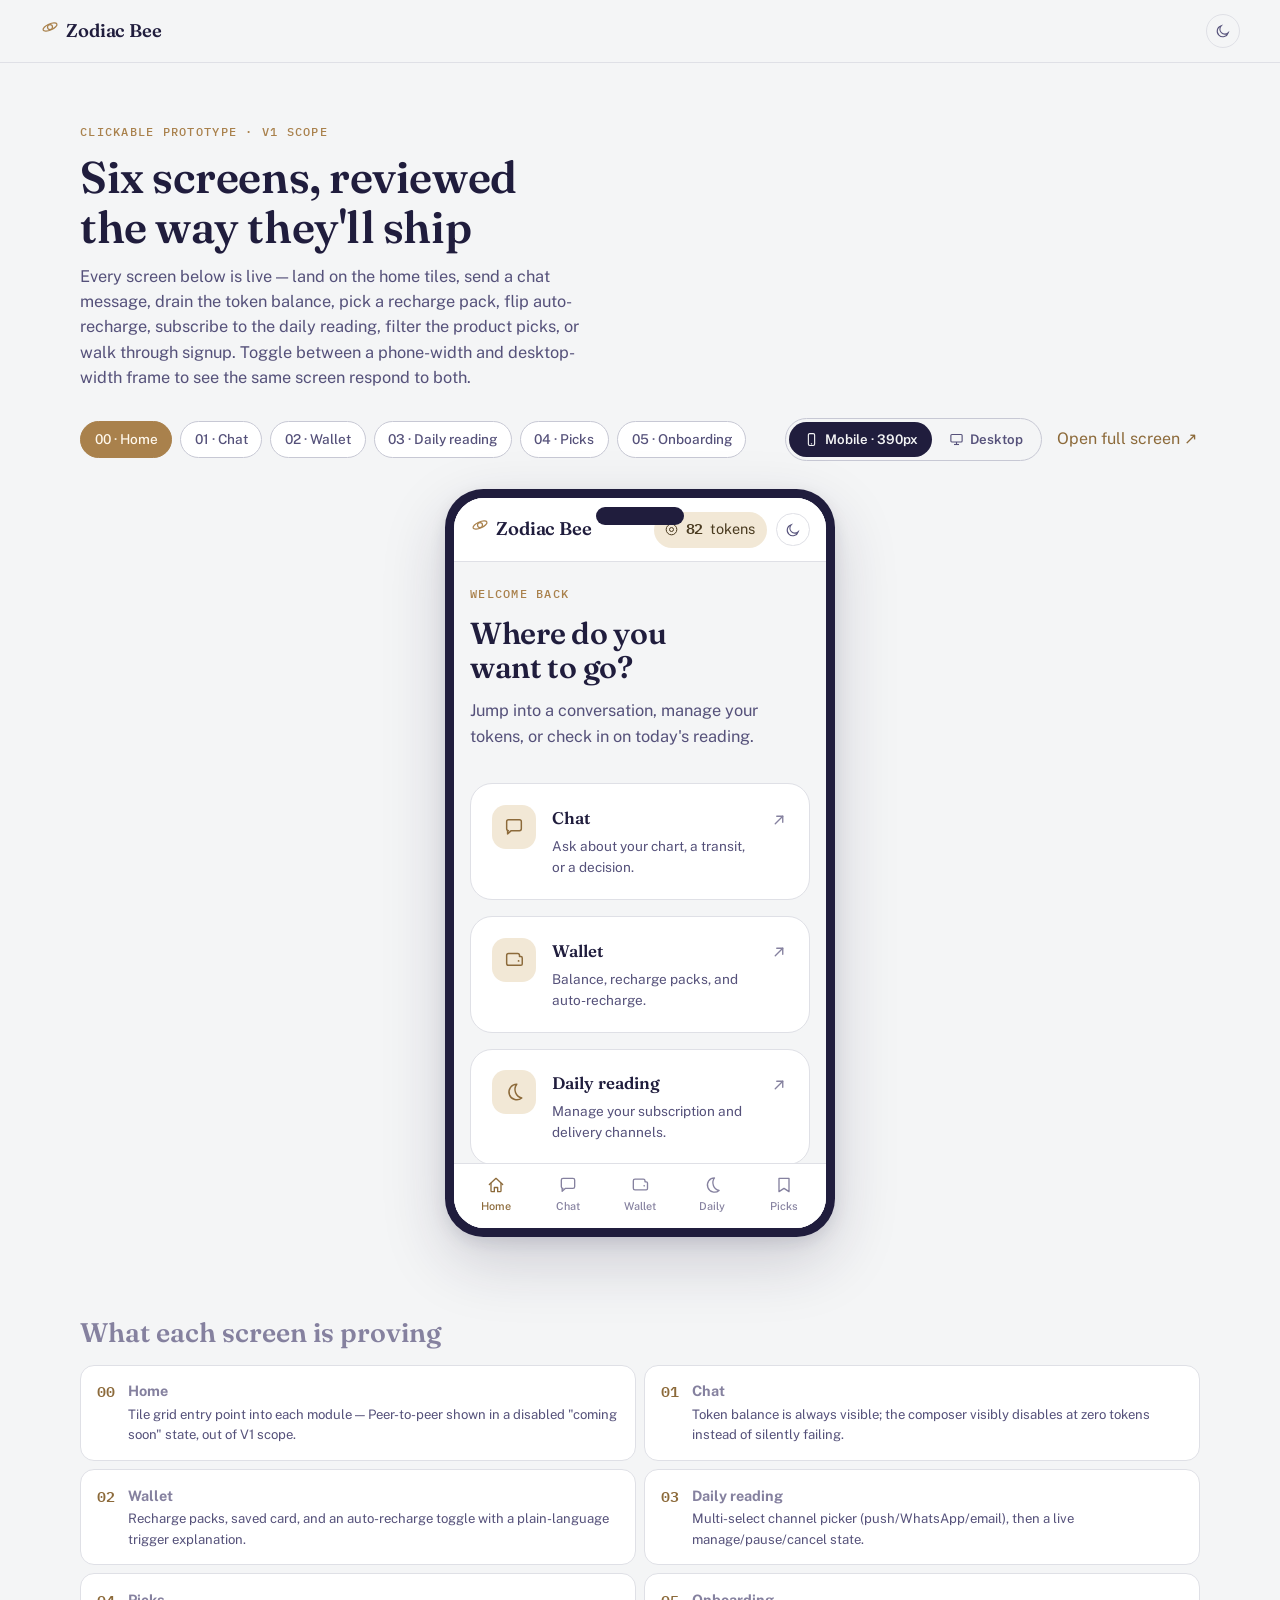
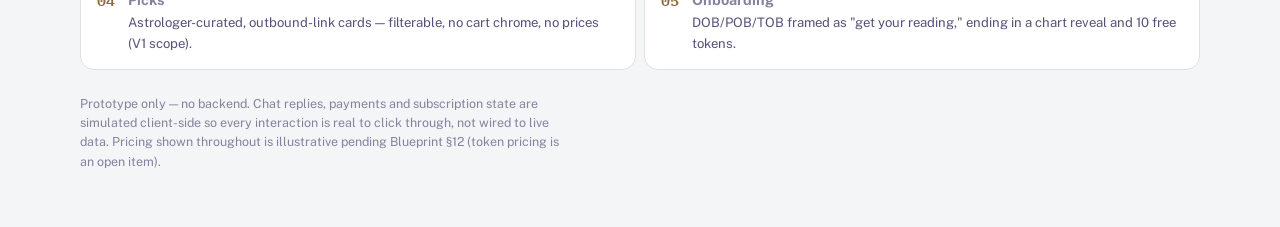
==== commit 72e5bc75: "Rebrand to Zodiac Bee; add home/landing screen - Sweep 'Ephemeris' -> 'Zodiac Bee' across all screen" ====
--- a/index.html
+++ b/index.html
@@ -3,8 +3,8 @@
 <head>
 <meta charset="utf-8" />
 <meta name="viewport" content="width=device-width, initial-scale=1" />
-<title>Ephemeris Prototype</title>
-<meta name="description" content="A reviewable, clickable prototype of the five V1 Ephemeris screens — chat, wallet, subscription, product picks and onboarding — at both mobile and desktop widths." />
+<title>Zodiac Bee Prototype</title>
+<meta name="description" content="A reviewable, clickable prototype of the six V1 Zodiac Bee screens — home, chat, wallet, subscription, product picks and onboarding — at both mobile and desktop widths." />
 <link rel="preconnect" href="https://fonts.googleapis.com" />
 <link rel="stylesheet" href="https://fonts.googleapis.com/css2?family=Fraunces:opsz,wght@9..144,400;9..144,500;9..144,600;9..144,700&family=Public+Sans:wght@400;500;600;700&family=IBM+Plex+Mono:wght@400;500;600&display=swap" />
 <link rel="stylesheet" href="styles/app.css" />
@@ -22,7 +22,7 @@
 <div class="top-strip">
   <span class="wordmark">
     <svg viewBox="0 0 24 24" width="20" height="20" fill="none" stroke="currentColor" stroke-width="1.5" class="glyph"><circle cx="12" cy="12" r="3"/><ellipse cx="12" cy="12" rx="9" ry="3.6" transform="rotate(-24 12 12)"/></svg>
-    Ephemeris
+    Zodiac Bee
   </span>
   <button class="theme-toggle" data-theme-toggle aria-label="Toggle color theme">
     <svg viewBox="0 0 24 24" width="16" height="16" fill="none" stroke="currentColor" stroke-width="1.6"><path d="M20 14.5A8.5 8.5 0 1 1 9.5 4 7 7 0 0 0 20 14.5z"/></svg>
@@ -31,13 +31,14 @@
 
 <div class="launcher-hero">
   <span class="eyebrow">Clickable prototype · V1 scope</span>
-  <h1 class="h1" style="margin-top:.5rem; max-width:26ch;">Five screens, reviewed the way they'll ship</h1>
-  <p class="lede" style="margin-top:.75rem; max-width:52ch;">Every screen below is live — send a chat message, drain the token balance, pick a recharge pack, flip auto-recharge, subscribe to the daily reading, filter the product picks, or walk through signup. Toggle between a phone-width and desktop-width frame to see the same screen respond to both.</p>
+  <h1 class="h1" style="margin-top:.5rem; max-width:26ch;">Six screens, reviewed the way they'll ship</h1>
+  <p class="lede" style="margin-top:.75rem; max-width:52ch;">Every screen below is live — land on the home tiles, send a chat message, drain the token balance, pick a recharge pack, flip auto-recharge, subscribe to the daily reading, filter the product picks, or walk through signup. Toggle between a phone-width and desktop-width frame to see the same screen respond to both.</p>
 </div>
 
 <div class="launcher-controls">
   <div class="screen-tabs" id="screenTabs">
-    <button class="chip" data-screen="chat" aria-pressed="true">01 · Chat</button>
+    <button class="chip" data-screen="home" aria-pressed="true">00 · Home</button>
+    <button class="chip" data-screen="chat" aria-pressed="false">01 · Chat</button>
     <button class="chip" data-screen="wallet" aria-pressed="false">02 · Wallet</button>
     <button class="chip" data-screen="subscription" aria-pressed="false">03 · Daily reading</button>
     <button class="chip" data-screen="products" aria-pressed="false">04 · Picks</button>
@@ -54,7 +55,7 @@
         Desktop
       </button>
     </div>
-    <a class="btn-text" id="fullscreenLink" href="screens/chat.html" target="_blank" rel="noopener">Open full screen ↗</a>
+    <a class="btn-text" id="fullscreenLink" href="screens/home.html" target="_blank" rel="noopener">Open full screen ↗</a>
   </div>
 </div>
 
@@ -65,6 +66,7 @@
     <h2 class="h2">What each screen is proving</h2>
   </div>
   <div class="grid-list">
+    <div class="summary-card"><span class="num mono-stat">00</span><div><strong>Home</strong><span>Tile grid entry point into each module — Peer-to-peer shown in a disabled "coming soon" state, out of V1 scope.</span></div></div>
     <div class="summary-card"><span class="num mono-stat">01</span><div><strong>Chat</strong><span>Token balance is always visible; the composer visibly disables at zero tokens instead of silently failing.</span></div></div>
     <div class="summary-card"><span class="num mono-stat">02</span><div><strong>Wallet</strong><span>Recharge packs, saved card, and an auto-recharge toggle with a plain-language trigger explanation.</span></div></div>
     <div class="summary-card"><span class="num mono-stat">03</span><div><strong>Daily reading</strong><span>Multi-select channel picker (push/WhatsApp/email), then a live manage/pause/cancel state.</span></div></div>
--- a/styles/app.css
+++ b/styles/app.css
@@ -1,5 +1,5 @@
 /* ============================================================
-   Ephemeris — shared design tokens & components
+   Zodiac Bee — shared design tokens & components
    Indigo ink / paper-white & near-black grounds / muted brass accent
    Fraunces (display) · Public Sans (body/UI) · IBM Plex Mono (data)
    ============================================================ */
@@ -1016,6 +1016,51 @@
 @keyframes spin { to { transform: rotate(360deg); } }
 
 /* ============================================================
+   Screen: Home
+   ============================================================ */
+.home-hero { padding: 0.2rem 0 0.4rem; }
+.tile-grid {
+  display: grid;
+  grid-template-columns: 1fr;
+  gap: 1rem;
+}
+@media (min-width: 620px) { .tile-grid { grid-template-columns: repeat(2, 1fr); } }
+@media (min-width: 1080px) { .tile-grid { grid-template-columns: repeat(3, 1fr); } }
+.tile-card {
+  display: flex;
+  align-items: flex-start;
+  gap: 1rem;
+  padding: 1.3rem;
+  border-radius: var(--radius-lg);
+  border: 1px solid var(--line);
+  background: var(--paper-raised);
+  text-align: left;
+  transition: transform 0.15s ease, box-shadow 0.15s ease, border-color 0.15s ease;
+}
+.tile-card:hover { transform: translateY(-2px); box-shadow: var(--shadow-md); border-color: var(--line-strong); }
+.tile-icon {
+  width: 2.75rem; height: 2.75rem;
+  border-radius: var(--radius-md);
+  background: var(--brass-tint);
+  color: var(--brass-strong);
+  display: grid; place-items: center;
+  flex-shrink: 0;
+}
+.tile-icon svg { width: 22px; height: 22px; }
+.tile-text { flex: 1; min-width: 0; display: flex; flex-direction: column; gap: 0.3rem; }
+.tile-text-head { display: flex; align-items: center; gap: 0.5rem; flex-wrap: wrap; }
+.tile-text strong { font-family: var(--font-display); font-size: 1.05rem; font-weight: 600; }
+.tile-text span { font-size: 0.85rem; color: var(--ink-soft); }
+.tile-arrow { color: var(--ink-faint); flex-shrink: 0; margin-top: 0.35rem; transition: transform 0.15s ease; }
+.tile-card:hover .tile-arrow { transform: translate(2px, -2px); color: var(--ink); }
+
+.tile-card.is-disabled { cursor: not-allowed; opacity: 0.6; }
+.tile-card.is-disabled:hover { transform: none; box-shadow: none; border-color: var(--line); }
+.tile-card.is-disabled .tile-icon { background: var(--paper-sunken); color: var(--ink-faint); }
+
+.badge-muted { background: var(--paper-sunken); color: var(--ink-faint); }
+
+/* ============================================================
    Launcher (index.html)
    ============================================================ */
 .launcher-hero {
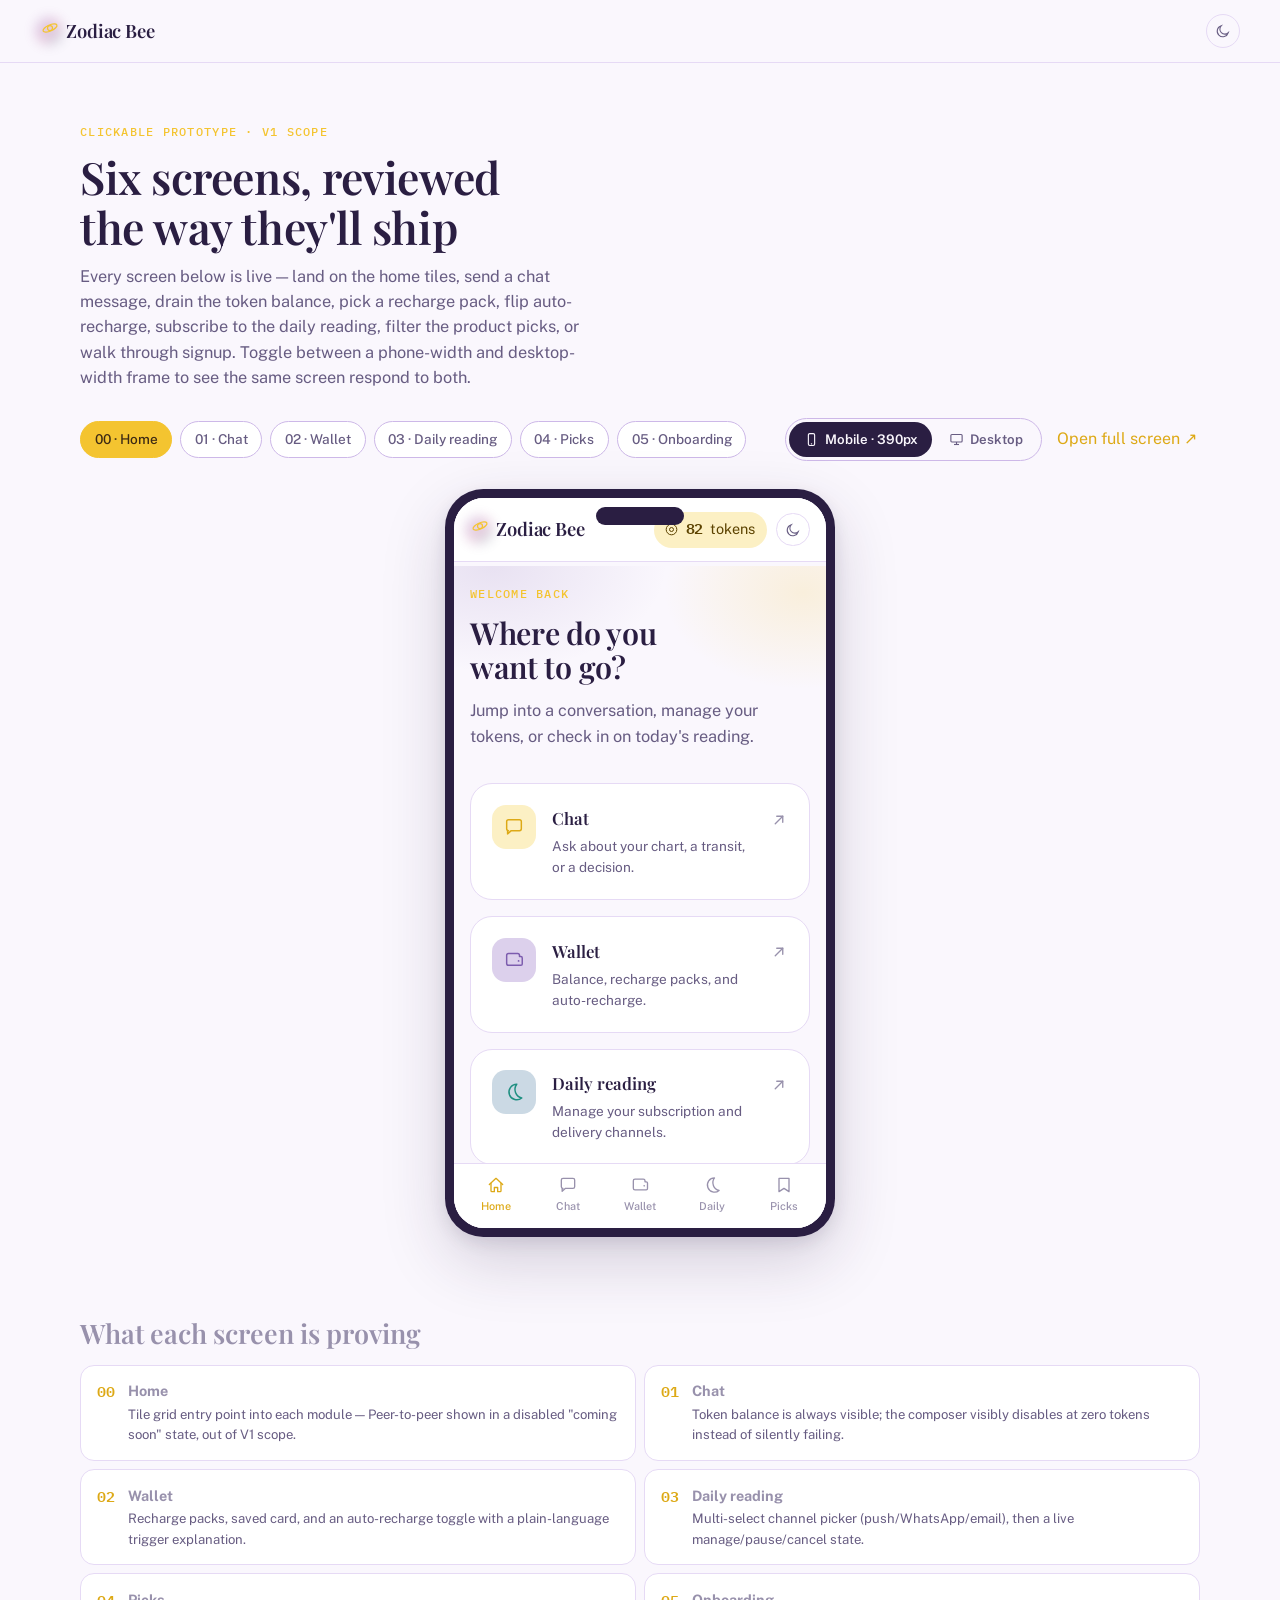
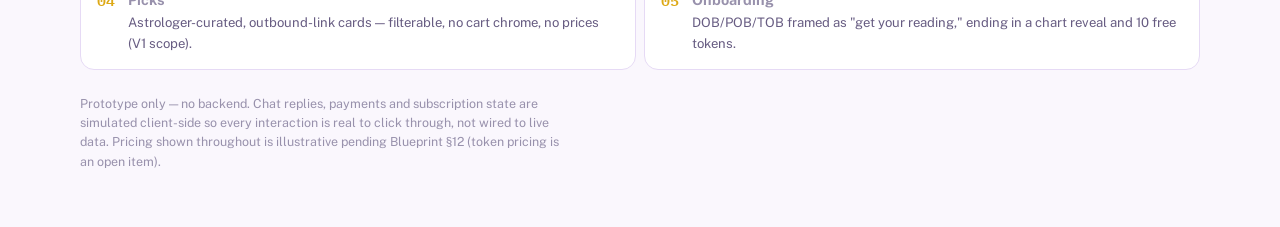
==== commit 332c5689: "Apply ZodiacBee Design System palette (soft lavender / bumblebee gold) - Update color tokens to matc" ====
--- a/index.html
+++ b/index.html
@@ -6,7 +6,7 @@
 <title>Zodiac Bee Prototype</title>
 <meta name="description" content="A reviewable, clickable prototype of the six V1 Zodiac Bee screens — home, chat, wallet, subscription, product picks and onboarding — at both mobile and desktop widths." />
 <link rel="preconnect" href="https://fonts.googleapis.com" />
-<link rel="stylesheet" href="https://fonts.googleapis.com/css2?family=Fraunces:opsz,wght@9..144,400;9..144,500;9..144,600;9..144,700&family=Public+Sans:wght@400;500;600;700&family=IBM+Plex+Mono:wght@400;500;600&display=swap" />
+<link rel="stylesheet" href="https://fonts.googleapis.com/css2?family=Playfair+Display:ital,wght@0,400;0,500;0,600;0,700;1,500&family=Public+Sans:wght@400;500;600;700&family=IBM+Plex+Mono:wght@400;500;600&display=swap" />
 <link rel="stylesheet" href="styles/app.css" />
 <style>
   body { background: var(--paper); }
--- a/styles/app.css
+++ b/styles/app.css
@@ -1,68 +1,104 @@
 /* ============================================================
    Zodiac Bee — shared design tokens & components
-   Indigo ink / paper-white & near-black grounds / muted brass accent
-   Fraunces (display) · Public Sans (body/UI) · IBM Plex Mono (data)
+   Lavender-plum ink / soft-lavender & deep-plum grounds / bumblebee-gold accent
+   Playfair Display (display) · Public Sans (body/UI) · IBM Plex Mono (data)
+
+   Palette follows the ZodiacBee Design System sheet (soft lavender #E0D6F3,
+   light purple #C3B1E1, bumblebee gold #F4C430). Two calls made against it:
+   1. Body/UI copy stays in Public Sans, not Playfair Display — the sheet's
+      own spec table renders every row in its display serif for demonstration,
+      but set at 14–16px in a chat thread or ledger it loses legibility.
+      Playfair Display carries headings, lead copy and numerals instead.
+   2. Solid-gold surfaces (buttons, badges, the send button) get dark ink
+      text/icons, not white — #F4C430 is far lighter than the old brass, and
+      white-on-gold fails contrast. --on-brass exists for exactly this.
    ============================================================ */
 
 :root {
   /* ---- light theme (default) ---- */
-  --ink: #201d3d;
-  --ink-soft: #55517a;
-  --ink-faint: #85819f;
-  --paper: #f4f5f6;
+  --ink: #2a1e42;
+  --ink-soft: #675c82;
+  --ink-faint: #9891ac;
+  --paper: #faf7fd;
   --paper-raised: #ffffff;
-  --paper-sunken: #eceef0;
-  --line: #dfe0e6;
-  --line-strong: #c7c8d4;
-
-  --brass: #a9814c;
-  --brass-strong: #8c6a3a;
-  --brass-tint: #f2e8d6;
-  --brass-ink: #4a3b20;
+  --paper-sunken: #f1e9fa;
+  --line: #e6daf5;
+  --line-strong: #cdb8e8;
+
+  --brass: #f4c430;
+  --brass-strong: #dda916;
+  --brass-tint: #fcf0c4;
+  --brass-ink: #5c4300;
+  --on-brass: #3d2a14;
+
+  /* Soft-lavender / light-purple surface family — the sheet's other two
+     swatches. Used for icon-button fills, secondary-button accents and
+     tinted cards; never for large text-on-color (see --accent-violet below
+     for that role). */
+  --lavender: #e0d6f3;
+  --violet-wash: #c3b1e1;
+
+  /* Cosmic accent trio — reserved for a handful of signature "alive"
+     moments (wordmark, chart reveal, hero cards) plus the secondary-button
+     ink, not general UI color. See the "Cosmic accents" section below for
+     where these get used. */
+  --accent-violet: #7c5cae;
+  --accent-magenta: #b84f8f;
+  --accent-teal: #1f8f81;
+  --gradient-cosmic: linear-gradient(135deg, var(--accent-violet) 0%, var(--accent-magenta) 55%, var(--accent-teal) 100%);
 
   --positive: #3f7c63;
   --positive-tint: #e2efe9;
   --warning: #b23b49;
   --warning-tint: #f7e4e6;
 
-  --focus-ring: #6a5acd;
-
-  --shadow-sm: 0 1px 2px rgba(32, 29, 61, 0.06), 0 1px 1px rgba(32, 29, 61, 0.04);
-  --shadow-md: 0 8px 24px rgba(32, 29, 61, 0.10), 0 2px 6px rgba(32, 29, 61, 0.06);
-  --shadow-lg: 0 24px 64px rgba(32, 29, 61, 0.18), 0 6px 16px rgba(32, 29, 61, 0.10);
+  --focus-ring: #7c5cae;
+
+  --shadow-sm: 0 1px 2px rgba(42, 30, 66, 0.06), 0 1px 1px rgba(42, 30, 66, 0.04);
+  --shadow-md: 0 8px 24px rgba(42, 30, 66, 0.10), 0 2px 6px rgba(42, 30, 66, 0.06);
+  --shadow-lg: 0 24px 64px rgba(42, 30, 66, 0.18), 0 6px 16px rgba(42, 30, 66, 0.10);
 
   --radius-sm: 8px;
   --radius-md: 14px;
   --radius-lg: 22px;
   --radius-pill: 999px;
 
-  --font-display: "Fraunces", "Iowan Old Style", ui-serif, Georgia, serif;
+  --font-display: "Playfair Display", "Iowan Old Style", ui-serif, Georgia, serif;
   --font-body: "Public Sans", -apple-system, BlinkMacSystemFont, "Segoe UI", sans-serif;
   --font-mono: "IBM Plex Mono", ui-monospace, "SF Mono", Menlo, monospace;
 }
 
 @media (prefers-color-scheme: dark) {
   :root:not([data-theme="light"]) {
-    --ink: #ecebf5;
-    --ink-soft: #b3aed4;
-    --ink-faint: #7d78a3;
-    --paper: #131226;
-    --paper-raised: #1c1a37;
-    --paper-sunken: #0d0c1c;
-    --line: #322f56;
-    --line-strong: #423e6e;
-
-    --brass: #ceac76;
-    --brass-strong: #e2c290;
-    --brass-tint: #33291a;
-    --brass-ink: #f2e2c4;
+    --ink: #f1eafb;
+    --ink-soft: #c7b8e0;
+    --ink-faint: #9483b3;
+    --paper: #1a1330;
+    --paper-raised: #241a3d;
+    --paper-sunken: #120c22;
+    --line: #3b2e5c;
+    --line-strong: #4e3d75;
+
+    --brass: #f7ce4e;
+    --brass-strong: #ffdd6b;
+    --brass-tint: #3a2f12;
+    --brass-ink: #f4dfa0;
+    --on-brass: #2a1b0d;
+
+    --lavender: #2e2350;
+    --violet-wash: #3d2e5e;
+
+    --accent-violet: #ab8ee0;
+    --accent-magenta: #ef7ec0;
+    --accent-teal: #55e0cb;
+    --gradient-cosmic: linear-gradient(135deg, var(--accent-violet) 0%, var(--accent-magenta) 55%, var(--accent-teal) 100%);
 
     --positive: #7cc4a4;
     --positive-tint: #17332a;
     --warning: #e58a92;
     --warning-tint: #3a1c22;
 
-    --focus-ring: #a99bf0;
+    --focus-ring: #ab8ee0;
 
     --shadow-sm: 0 1px 2px rgba(0, 0, 0, 0.35);
     --shadow-md: 0 8px 24px rgba(0, 0, 0, 0.45);
@@ -71,26 +107,35 @@
 }
 
 :root[data-theme="dark"] {
-  --ink: #ecebf5;
-  --ink-soft: #b3aed4;
-  --ink-faint: #7d78a3;
-  --paper: #131226;
-  --paper-raised: #1c1a37;
-  --paper-sunken: #0d0c1c;
-  --line: #322f56;
-  --line-strong: #423e6e;
-
-  --brass: #ceac76;
-  --brass-strong: #e2c290;
-  --brass-tint: #33291a;
-  --brass-ink: #f2e2c4;
+  --ink: #f1eafb;
+  --ink-soft: #c7b8e0;
+  --ink-faint: #9483b3;
+  --paper: #1a1330;
+  --paper-raised: #241a3d;
+  --paper-sunken: #120c22;
+  --line: #3b2e5c;
+  --line-strong: #4e3d75;
+
+  --brass: #f7ce4e;
+  --brass-strong: #ffdd6b;
+  --brass-tint: #3a2f12;
+  --brass-ink: #f4dfa0;
+  --on-brass: #2a1b0d;
+
+  --lavender: #2e2350;
+  --violet-wash: #3d2e5e;
+
+  --accent-violet: #ab8ee0;
+  --accent-magenta: #ef7ec0;
+  --accent-teal: #55e0cb;
+  --gradient-cosmic: linear-gradient(135deg, var(--accent-violet) 0%, var(--accent-magenta) 55%, var(--accent-teal) 100%);
 
   --positive: #7cc4a4;
   --positive-tint: #17332a;
   --warning: #e58a92;
   --warning-tint: #3a1c22;
 
-  --focus-ring: #a99bf0;
+  --focus-ring: #ab8ee0;
 
   --shadow-sm: 0 1px 2px rgba(0, 0, 0, 0.35);
   --shadow-md: 0 8px 24px rgba(0, 0, 0, 0.45);
@@ -229,6 +274,7 @@
   .topbar { padding: 0.9rem 2rem; }
 }
 .wordmark {
+  position: relative;
   display: flex;
   align-items: baseline;
   gap: 0.4rem;
@@ -238,6 +284,27 @@
   letter-spacing: -0.01em;
 }
 .wordmark .glyph { color: var(--brass); font-size: 1.05em; }
+/* Cosmic accents — the one motion moment that appears on every screen:
+   a slow, faint gradient pulse behind the wordmark glyph. Sits behind the
+   icon (negative z-index) so it never competes with the mark itself. */
+.wordmark::before {
+  content: "";
+  position: absolute;
+  left: -5px; top: 50%;
+  width: 28px; height: 28px;
+  transform: translateY(-50%);
+  border-radius: 50%;
+  background: var(--gradient-cosmic);
+  filter: blur(6px);
+  opacity: 0.28;
+  z-index: -1;
+  pointer-events: none;
+  animation: wordmark-pulse 4.5s ease-in-out infinite;
+}
+@keyframes wordmark-pulse {
+  0%, 100% { opacity: 0.16; transform: translateY(-50%) scale(0.88); }
+  50% { opacity: 0.4; transform: translateY(-50%) scale(1.12); }
+}
 .topbar-right { display: flex; align-items: center; gap: 0.6rem; }
 
 .theme-toggle {
@@ -349,7 +416,7 @@
 .btn:active { transform: translateY(1px); }
 .btn-primary {
   background: var(--brass);
-  color: #fff8ec;
+  color: var(--on-brass);
 }
 .btn-primary:hover { background: var(--brass-strong); }
 .btn-ghost {
@@ -415,7 +482,7 @@
 .chip[aria-pressed="true"] {
   background: var(--brass);
   border-color: var(--brass);
-  color: #fff8ec;
+  color: var(--on-brass);
 }
 .chip svg { width: 14px; height: 14px; }
 
@@ -677,7 +744,7 @@
   width: 2.4rem; height: 2.4rem;
   border-radius: 50%;
   background: var(--brass);
-  color: #fff8ec;
+  color: var(--on-brass);
   display: grid; place-items: center;
   flex-shrink: 0;
   transition: background 0.15s ease, opacity 0.15s ease;
@@ -704,8 +771,14 @@
    Screen: Wallet
    ============================================================ */
 .balance-hero {
-  background: linear-gradient(155deg, var(--ink) 0%, #322d5c 100%);
-  color: var(--paper);
+  background: linear-gradient(155deg, var(--ink) 0%, #3b2f66 55%, #4a2f57 100%);
+  /* Fixed light value, not var(--paper) — this card's ground stays dark in
+     both themes (see the dark-theme background override just below), but
+     --paper itself flips to near-black in dark theme. Using the token here
+     was a pre-existing bug: it made the balance figure nearly invisible in
+     dark mode. #f4f5f6 matches --paper's light-theme value exactly, so this
+     is a no-op in light theme and a fix in dark theme. */
+  color: #f4f5f6;
   border-radius: var(--radius-lg);
   padding: 1.6rem 1.5rem;
   display: flex;
@@ -714,9 +787,9 @@
   position: relative;
   overflow: hidden;
 }
-:root[data-theme="dark"] .balance-hero { background: linear-gradient(155deg, #1c1a37 0%, #2c274f 100%); }
+:root[data-theme="dark"] .balance-hero { background: linear-gradient(155deg, #1c1a37 0%, #33285a 55%, #3d2a4c 100%); }
 @media (prefers-color-scheme: dark) {
-  :root:not([data-theme="light"]) .balance-hero { background: linear-gradient(155deg, #1c1a37 0%, #2c274f 100%); }
+  :root:not([data-theme="light"]) .balance-hero { background: linear-gradient(155deg, #1c1a37 0%, #33285a 55%, #3d2a4c 100%); }
 }
 .balance-hero::after {
   content: "";
@@ -758,7 +831,7 @@
 .pack-card-best {
   position: absolute; top: -0.55rem; right: 0.9rem;
   font-family: var(--font-mono); font-size: 0.62rem; letter-spacing: 0.05em;
-  background: var(--brass); color: #fff8ec;
+  background: var(--brass); color: var(--on-brass);
   padding: 0.15rem 0.5rem; border-radius: var(--radius-pill);
   text-transform: uppercase;
 }
@@ -833,7 +906,7 @@
   display: grid; place-items: center; margin-left: auto;
 }
 .channel-card[aria-checked="true"] .check-box { background: var(--brass); border-color: var(--brass); }
-.check-box svg { width: 11px; height: 11px; color: #fff8ec; opacity: 0; }
+.check-box svg { width: 11px; height: 11px; color: var(--on-brass); opacity: 0; }
 .channel-card[aria-checked="true"] .check-box svg { opacity: 1; }
 .channel-card-text { flex: 1; }
 .channel-card-text strong { display: block; font-size: 0.9rem; }
@@ -934,7 +1007,10 @@
   min-height: 100vh;
   display: flex;
   flex-direction: column;
-  background: radial-gradient(120% 90% at 85% -10%, var(--brass-tint) 0%, transparent 55%), var(--paper);
+  background:
+    radial-gradient(120% 90% at 85% -10%, var(--brass-tint) 0%, transparent 55%),
+    radial-gradient(90% 70% at 6% 100%, color-mix(in srgb, var(--accent-violet) 16%, transparent) 0%, transparent 60%),
+    var(--paper);
 }
 .onboard-topbar {
   display: flex; align-items: center; justify-content: space-between;
@@ -965,6 +1041,23 @@
   z-index: -1;
   opacity: 0.4;
   color: var(--brass);
+  animation: constellation-drift 16s ease-in-out infinite;
+}
+/* Gentle drifting stars — the constellation dots twinkle on a stagger so
+   the whole graphic reads as "alive" without any single point drawing
+   attention. Kept to the one screen that already has this motif. */
+.constellation circle { animation: star-twinkle 3.6s ease-in-out infinite; }
+.constellation circle:nth-of-type(2) { animation-delay: 0.5s; }
+.constellation circle:nth-of-type(3) { animation-delay: 1s; }
+.constellation circle:nth-of-type(4) { animation-delay: 1.5s; }
+.constellation circle:nth-of-type(5) { animation-delay: 2s; }
+@keyframes constellation-drift {
+  0%, 100% { transform: translate(0, 0); }
+  50% { transform: translate(6px, -4px); }
+}
+@keyframes star-twinkle {
+  0%, 100% { opacity: 0.45; }
+  50% { opacity: 1; }
 }
 .progress-steps { display: flex; align-items: center; gap: 0.4rem; }
 .progress-dot {
@@ -996,16 +1089,36 @@
   text-align: center; padding: 1rem 0;
 }
 .sun-glyph {
+  position: relative;
   width: 5rem; height: 5rem;
   border-radius: 50%;
   background: linear-gradient(155deg, var(--brass) 0%, var(--brass-strong) 100%);
   display: grid; place-items: center;
-  color: #fff8ec;
+  color: var(--on-brass);
   box-shadow: 0 0 0 6px var(--brass-tint);
-  animation: reveal-pop 0.5s cubic-bezier(.22,1.4,.36,1) both;
+  animation: reveal-pop 0.5s cubic-bezier(.22,1.4,.36,1) both,
+             sun-glow 3.2s ease-in-out 0.5s infinite;
 }
 .sun-glyph svg { width: 2.4rem; height: 2.4rem; }
+/* Faint orbit ring — the chart-reveal moment is the emotional payoff of
+   onboarding, so it gets the one "orbit" treatment in the whole prototype.
+   Sized outside the glyph's own halo so it never overlaps the icon. */
+.sun-glyph::after {
+  content: "";
+  position: absolute;
+  inset: -14px;
+  border-radius: 50%;
+  border: 1.5px solid transparent;
+  border-top-color: color-mix(in srgb, var(--accent-teal) 55%, transparent);
+  border-right-color: color-mix(in srgb, var(--accent-violet) 40%, transparent);
+  animation: orbit-spin 9s linear infinite;
+}
 @keyframes reveal-pop { from { transform: scale(0.4); opacity: 0; } to { transform: scale(1); opacity: 1; } }
+@keyframes sun-glow {
+  0%, 100% { box-shadow: 0 0 0 6px var(--brass-tint); }
+  50% { box-shadow: 0 0 0 6px var(--brass-tint), 0 0 28px 6px color-mix(in srgb, var(--accent-violet) 40%, transparent); }
+}
+@keyframes orbit-spin { to { transform: rotate(360deg); } }
 .loading-row { display: flex; flex-direction: column; align-items: center; gap: 1rem; padding: 2rem 0; text-align: center; }
 .spinner {
   width: 2.4rem; height: 2.4rem; border-radius: 50%;
@@ -1018,7 +1131,23 @@
 /* ============================================================
    Screen: Home
    ============================================================ */
-.home-hero { padding: 0.2rem 0 0.4rem; }
+.home-hero {
+  padding: 0.2rem 0 0.4rem;
+  position: relative;
+}
+/* Ambient cosmic wash behind the entry-point headline — static (no motion
+   budget spent here; the wordmark pulse already carries this screen). */
+.home-hero::before {
+  content: "";
+  position: absolute;
+  inset: -1rem -1.5rem auto -1.5rem;
+  height: 11rem;
+  z-index: -1;
+  background:
+    radial-gradient(75% 100% at 12% 0%, color-mix(in srgb, var(--accent-violet) 14%, transparent) 0%, transparent 60%),
+    radial-gradient(65% 100% at 92% 15%, color-mix(in srgb, var(--brass) 16%, transparent) 0%, transparent 55%);
+  pointer-events: none;
+}
 .tile-grid {
   display: grid;
   grid-template-columns: 1fr;
@@ -1047,6 +1176,12 @@
   flex-shrink: 0;
 }
 .tile-icon svg { width: 22px; height: 22px; }
+/* Each module gets a distinct accent from the cosmic trio — the one place
+   in the app where all three show up together, since this is the entry
+   point to the whole product. Tinted icon chips only; cards stay plain. */
+.tile-card:nth-child(2) .tile-icon { background: color-mix(in srgb, var(--accent-violet) 18%, var(--paper-sunken)); color: var(--accent-violet); }
+.tile-card:nth-child(3) .tile-icon { background: color-mix(in srgb, var(--accent-teal) 18%, var(--paper-sunken)); color: var(--accent-teal); }
+.tile-card:nth-child(4) .tile-icon { background: color-mix(in srgb, var(--accent-magenta) 18%, var(--paper-sunken)); color: var(--accent-magenta); }
 .tile-text { flex: 1; min-width: 0; display: flex; flex-direction: column; gap: 0.3rem; }
 .tile-text-head { display: flex; align-items: center; gap: 0.5rem; flex-wrap: wrap; }
 .tile-text strong { font-family: var(--font-display); font-size: 1.05rem; font-weight: 600; }
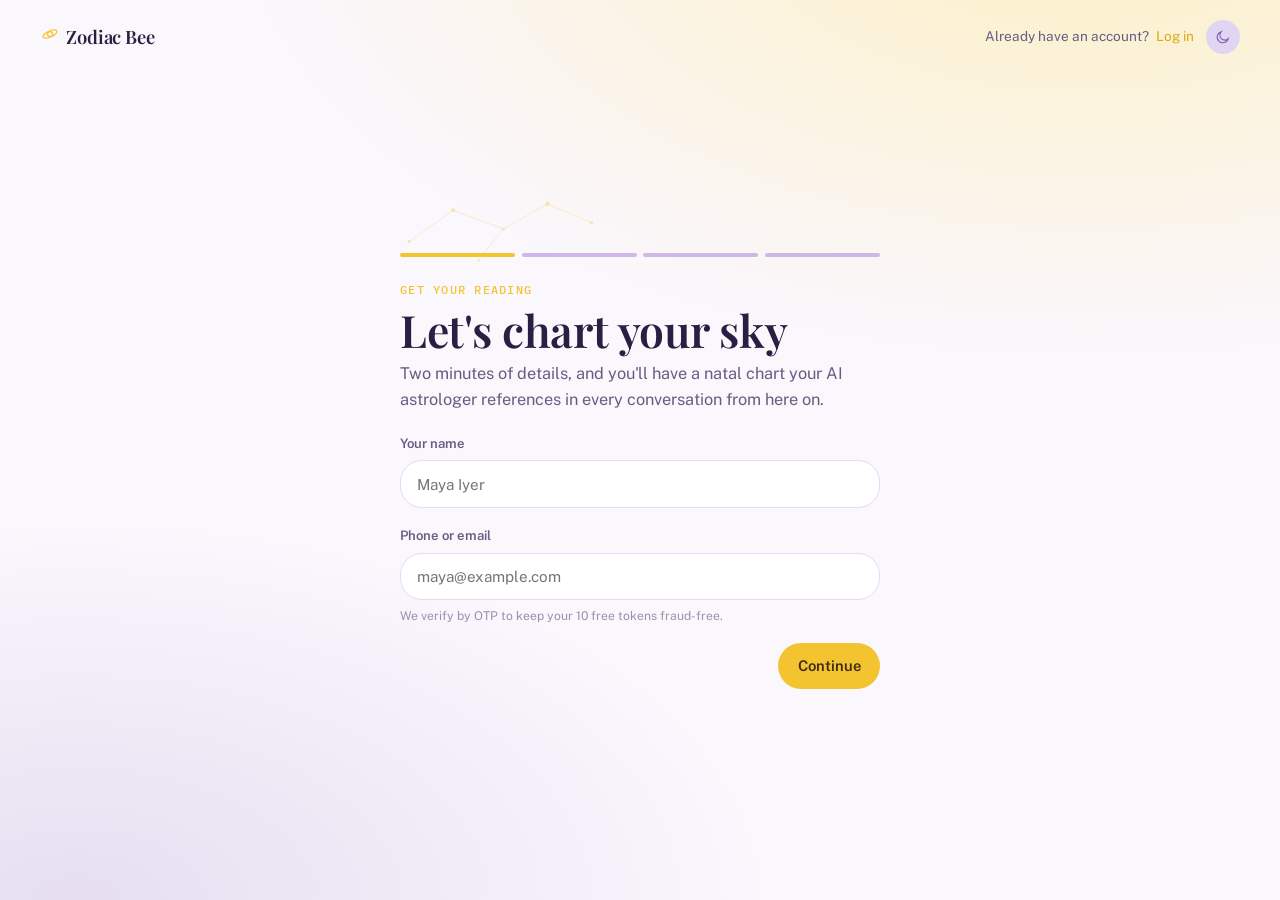
==== commit 6cb14667: "Rebuild as a real installable mobile web app (no more prototype) Replaces the six-screen clickable p" ====
--- a/index.html
+++ b/index.html
@@ -2,81 +2,112 @@
 <html lang="en">
 <head>
 <meta charset="utf-8" />
-<meta name="viewport" content="width=device-width, initial-scale=1" />
-<title>Zodiac Bee Prototype</title>
-<meta name="description" content="A reviewable, clickable prototype of the six V1 Zodiac Bee screens — home, chat, wallet, subscription, product picks and onboarding — at both mobile and desktop widths." />
+<meta name="viewport" content="width=device-width, initial-scale=1, viewport-fit=cover" />
+<title>Zodiac Bee</title>
+<meta name="description" content="Your AI astrologer — chat about your chart, get a daily reading, and manage your tokens, all in one place." />
+
+<!-- Apply the saved theme before first paint, so there's no flash of the
+     wrong theme while app.js (a module, deferred by default) loads. -->
+<script>
+  (function () {
+    try {
+      var t = localStorage.getItem("zodiac-bee-theme");
+      if (t === "light" || t === "dark") document.documentElement.setAttribute("data-theme", t);
+    } catch (e) {}
+  })();
+</script>
+
+<meta name="theme-color" content="#2a1e42" media="(prefers-color-scheme: dark)" />
+<meta name="theme-color" content="#faf7fd" media="(prefers-color-scheme: light)" />
+<link rel="manifest" href="manifest.webmanifest" />
+<link rel="icon" href="icons/favicon-32.png" sizes="32x32" type="image/png" />
+<link rel="icon" href="icons/favicon-16.png" sizes="16x16" type="image/png" />
+<link rel="apple-touch-icon" href="icons/apple-touch-icon.png" />
+<meta name="apple-mobile-web-app-capable" content="yes" />
+<meta name="apple-mobile-web-app-status-bar-style" content="black-translucent" />
+<meta name="apple-mobile-web-app-title" content="Zodiac Bee" />
+
 <link rel="preconnect" href="https://fonts.googleapis.com" />
 <link rel="stylesheet" href="https://fonts.googleapis.com/css2?family=Playfair+Display:ital,wght@0,400;0,500;0,600;0,700;1,500&family=Public+Sans:wght@400;500;600;700&family=IBM+Plex+Mono:wght@400;500;600&display=swap" />
 <link rel="stylesheet" href="styles/app.css" />
-<style>
-  body { background: var(--paper); }
-  .top-strip {
-    display: flex; align-items: center; justify-content: space-between;
-    padding: 0.9rem 1.25rem; border-bottom: 1px solid var(--line);
-  }
-  @media (min-width: 900px) { .top-strip { padding: 0.9rem 2.5rem; } }
-</style>
 </head>
 <body>
 
-<div class="top-strip">
-  <span class="wordmark">
-    <svg viewBox="0 0 24 24" width="20" height="20" fill="none" stroke="currentColor" stroke-width="1.5" class="glyph"><circle cx="12" cy="12" r="3"/><ellipse cx="12" cy="12" rx="9" ry="3.6" transform="rotate(-24 12 12)"/></svg>
-    Zodiac Bee
-  </span>
-  <button class="theme-toggle" data-theme-toggle aria-label="Toggle color theme">
-    <svg viewBox="0 0 24 24" width="16" height="16" fill="none" stroke="currentColor" stroke-width="1.6"><path d="M20 14.5A8.5 8.5 0 1 1 9.5 4 7 7 0 0 0 20 14.5z"/></svg>
-  </button>
+<div class="app-shell" id="appShell" hidden>
+
+  <header class="topbar">
+    <a class="wordmark" href="#/home">
+      <svg viewBox="0 0 24 24" width="20" height="20" fill="none" stroke="currentColor" stroke-width="1.5" class="glyph"><circle cx="12" cy="12" r="3"/><ellipse cx="12" cy="12" rx="9" ry="3.6" transform="rotate(-24 12 12)"/></svg>
+      Zodiac Bee
+    </a>
+    <div class="topbar-right">
+      <button class="btn btn-ghost btn-sm" id="installBtn" hidden>Install app</button>
+      <a class="balance-chip" data-balance-chip href="#/wallet">
+        <svg viewBox="0 0 24 24" width="15" height="15" fill="none" stroke="currentColor" stroke-width="1.6"><circle cx="12" cy="12" r="8.5"/><circle cx="12" cy="12" r="3.2"/></svg>
+        <span class="mono-stat" id="balanceValue">0</span> tokens
+      </a>
+      <button class="theme-toggle" data-theme-toggle aria-label="Toggle color theme">
+        <svg viewBox="0 0 24 24" width="16" height="16" fill="none" stroke="currentColor" stroke-width="1.6"><path d="M20 14.5A8.5 8.5 0 1 1 9.5 4 7 7 0 0 0 20 14.5z"/></svg>
+      </button>
+    </div>
+  </header>
+
+  <div class="app-body">
+    <nav class="nav-rail" aria-label="Primary">
+      <a class="nav-item" data-nav="home" href="#/home">
+        <svg viewBox="0 0 24 24" fill="none" stroke="currentColor" stroke-width="1.6" stroke-linecap="round" stroke-linejoin="round"><path d="M4 11.5 12 4l8 7.5"/><path d="M6 10v9a1 1 0 0 0 1 1h3v-5h4v5h3a1 1 0 0 0 1-1v-9"/></svg>
+        Home
+      </a>
+      <a class="nav-item" data-nav="chat" href="#/chat">
+        <svg viewBox="0 0 24 24" fill="none" stroke="currentColor" stroke-width="1.6" stroke-linecap="round" stroke-linejoin="round"><path d="M4 6a2 2 0 0 1 2-2h12a2 2 0 0 1 2 2v8a2 2 0 0 1-2 2H9l-4 3.5V16H6a2 2 0 0 1-2-2z"/></svg>
+        Chat
+      </a>
+      <a class="nav-item" data-nav="wallet" href="#/wallet">
+        <svg viewBox="0 0 24 24" fill="none" stroke="currentColor" stroke-width="1.6" stroke-linecap="round" stroke-linejoin="round"><path d="M4 7a2 2 0 0 1 2-2h10a2 2 0 0 1 2 2v1.2h1.5A1.5 1.5 0 0 1 21 9.7v6.6a1.5 1.5 0 0 1-1.5 1.5H6a2 2 0 0 1-2-2z"/><circle cx="17" cy="13" r="1" fill="currentColor" stroke="none"/></svg>
+        Wallet
+      </a>
+      <a class="nav-item" data-nav="subscription" href="#/subscription">
+        <svg viewBox="0 0 24 24" fill="none" stroke="currentColor" stroke-width="1.6" stroke-linecap="round" stroke-linejoin="round"><path d="M15 3.5a8.5 8.5 0 1 0 5.5 15A9.5 9.5 0 0 1 15 3.5z"/></svg>
+        Daily reading
+      </a>
+      <a class="nav-item" data-nav="products" href="#/products">
+        <svg viewBox="0 0 24 24" fill="none" stroke="currentColor" stroke-width="1.6" stroke-linecap="round" stroke-linejoin="round"><path d="M6 4h12v16l-6-4-6 4z"/></svg>
+        Picks
+      </a>
+    </nav>
+
+    <main class="app-main" id="appMain"></main>
+  </div>
+
+  <nav class="tabbar" aria-label="Primary">
+    <a class="tab-item" data-nav="home" href="#/home">
+      <svg viewBox="0 0 24 24" fill="none" stroke="currentColor" stroke-width="1.6" stroke-linecap="round" stroke-linejoin="round"><path d="M4 11.5 12 4l8 7.5"/><path d="M6 10v9a1 1 0 0 0 1 1h3v-5h4v5h3a1 1 0 0 0 1-1v-9"/></svg>
+      Home
+    </a>
+    <a class="tab-item" data-nav="chat" href="#/chat">
+      <svg viewBox="0 0 24 24" fill="none" stroke="currentColor" stroke-width="1.6" stroke-linecap="round" stroke-linejoin="round"><path d="M4 6a2 2 0 0 1 2-2h12a2 2 0 0 1 2 2v8a2 2 0 0 1-2 2H9l-4 3.5V16H6a2 2 0 0 1-2-2z"/></svg>
+      Chat
+    </a>
+    <a class="tab-item" data-nav="wallet" href="#/wallet">
+      <svg viewBox="0 0 24 24" fill="none" stroke="currentColor" stroke-width="1.6" stroke-linecap="round" stroke-linejoin="round"><path d="M4 7a2 2 0 0 1 2-2h10a2 2 0 0 1 2 2v1.2h1.5A1.5 1.5 0 0 1 21 9.7v6.6a1.5 1.5 0 0 1-1.5 1.5H6a2 2 0 0 1-2-2z"/><circle cx="17" cy="13" r="1" fill="currentColor" stroke="none"/></svg>
+      Wallet
+    </a>
+    <a class="tab-item" data-nav="subscription" href="#/subscription">
+      <svg viewBox="0 0 24 24" fill="none" stroke="currentColor" stroke-width="1.6" stroke-linecap="round" stroke-linejoin="round"><path d="M15 3.5a8.5 8.5 0 1 0 5.5 15A9.5 9.5 0 0 1 15 3.5z"/></svg>
+      Daily
+    </a>
+    <a class="tab-item" data-nav="products" href="#/products">
+      <svg viewBox="0 0 24 24" fill="none" stroke="currentColor" stroke-width="1.6" stroke-linecap="round" stroke-linejoin="round"><path d="M6 4h12v16l-6-4-6 4z"/></svg>
+      Picks
+    </a>
+  </nav>
+
 </div>
 
-<div class="launcher-hero">
-  <span class="eyebrow">Clickable prototype · V1 scope</span>
-  <h1 class="h1" style="margin-top:.5rem; max-width:26ch;">Six screens, reviewed the way they'll ship</h1>
-  <p class="lede" style="margin-top:.75rem; max-width:52ch;">Every screen below is live — land on the home tiles, send a chat message, drain the token balance, pick a recharge pack, flip auto-recharge, subscribe to the daily reading, filter the product picks, or walk through signup. Toggle between a phone-width and desktop-width frame to see the same screen respond to both.</p>
-</div>
+<div class="onboard-shell" id="onboardShell" hidden></div>
 
-<div class="launcher-controls">
-  <div class="screen-tabs" id="screenTabs">
-    <button class="chip" data-screen="home" aria-pressed="true">00 · Home</button>
-    <button class="chip" data-screen="chat" aria-pressed="false">01 · Chat</button>
-    <button class="chip" data-screen="wallet" aria-pressed="false">02 · Wallet</button>
-    <button class="chip" data-screen="subscription" aria-pressed="false">03 · Daily reading</button>
-    <button class="chip" data-screen="products" aria-pressed="false">04 · Picks</button>
-    <button class="chip" data-screen="onboarding" aria-pressed="false">05 · Onboarding</button>
-  </div>
-  <div style="display:flex; align-items:center; gap:.75rem;">
-    <div class="viewport-toggle" id="viewportToggle">
-      <button aria-pressed="true" data-viewport="mobile">
-        <svg viewBox="0 0 24 24" fill="none" stroke="currentColor" stroke-width="1.8"><rect x="7" y="2.5" width="10" height="19" rx="2.2"/><path d="M11 19h2"/></svg>
-        Mobile · 390px
-      </button>
-      <button aria-pressed="false" data-viewport="desktop">
-        <svg viewBox="0 0 24 24" fill="none" stroke="currentColor" stroke-width="1.8"><rect x="3" y="4" width="18" height="12" rx="1.5"/><path d="M8 20h8"/><path d="M12 16v4"/></svg>
-        Desktop
-      </button>
-    </div>
-    <a class="btn-text" id="fullscreenLink" href="screens/home.html" target="_blank" rel="noopener">Open full screen ↗</a>
-  </div>
-</div>
+<div class="toast" id="toast"></div>
 
-<div class="stage" id="stage"></div>
-
-<div class="launcher-foot-note">
-  <div class="page-head" style="margin-bottom:1rem;">
-    <h2 class="h2">What each screen is proving</h2>
-  </div>
-  <div class="grid-list">
-    <div class="summary-card"><span class="num mono-stat">00</span><div><strong>Home</strong><span>Tile grid entry point into each module — Peer-to-peer shown in a disabled "coming soon" state, out of V1 scope.</span></div></div>
-    <div class="summary-card"><span class="num mono-stat">01</span><div><strong>Chat</strong><span>Token balance is always visible; the composer visibly disables at zero tokens instead of silently failing.</span></div></div>
-    <div class="summary-card"><span class="num mono-stat">02</span><div><strong>Wallet</strong><span>Recharge packs, saved card, and an auto-recharge toggle with a plain-language trigger explanation.</span></div></div>
-    <div class="summary-card"><span class="num mono-stat">03</span><div><strong>Daily reading</strong><span>Multi-select channel picker (push/WhatsApp/email), then a live manage/pause/cancel state.</span></div></div>
-    <div class="summary-card"><span class="num mono-stat">04</span><div><strong>Picks</strong><span>Astrologer-curated, outbound-link cards — filterable, no cart chrome, no prices (V1 scope).</span></div></div>
-    <div class="summary-card"><span class="num mono-stat">05</span><div><strong>Onboarding</strong><span>DOB/POB/TOB framed as "get your reading," ending in a chart reveal and 10 free tokens.</span></div></div>
-  </div>
-  <p class="fine" style="margin-top:1.5rem; max-width:60ch;">Prototype only — no backend. Chat replies, payments and subscription state are simulated client-side so every interaction is real to click through, not wired to live data. Pricing shown throughout is illustrative pending Blueprint §12 (token pricing is an open item).</p>
-</div>
-
-<script src="scripts/theme.js"></script>
-<script src="scripts/index.js"></script>
+<script type="module" src="scripts/app.js"></script>
 </body>
 </html>
--- a/styles/app.css
+++ b/styles/app.css
@@ -307,14 +307,17 @@
 }
 .topbar-right { display: flex; align-items: center; gap: 0.6rem; }
 
+/* Filled icon button — the lavender-fill / violet-icon treatment the sheet's
+   "Icon Button" swatch calls for, first stop for the --lavender token. */
 .theme-toggle {
   width: 2.1rem; height: 2.1rem;
   display: grid; place-items: center;
   border-radius: var(--radius-pill);
-  border: 1px solid var(--line);
-  color: var(--ink-soft);
-}
-.theme-toggle:hover { background: var(--paper-sunken); color: var(--ink); }
+  border: 1px solid transparent;
+  background: var(--lavender);
+  color: var(--accent-violet);
+}
+.theme-toggle:hover { background: var(--violet-wash); }
 
 .balance-chip {
   display: inline-flex;
@@ -419,12 +422,15 @@
   color: var(--on-brass);
 }
 .btn-primary:hover { background: var(--brass-strong); }
+/* Secondary-button ink — the one non-headline spot the cosmic-violet accent
+   is allowed outside its usual signature moments (see the --accent-violet
+   comment up top). Matches the sheet's "VIEW PROFILE" swatch. */
 .btn-ghost {
   background: transparent;
-  border-color: var(--line-strong);
-  color: var(--ink);
-}
-.btn-ghost:hover { background: var(--paper-sunken); }
+  border-color: var(--accent-violet);
+  color: var(--accent-violet);
+}
+.btn-ghost:hover { background: var(--lavender); }
 .btn-text {
   background: transparent;
   color: var(--brass-strong);
@@ -623,20 +629,6 @@
 .modal-actions { display: flex; flex-direction: column-reverse; gap: 0.6rem; }
 @media (min-width: 480px) { .modal-actions { flex-direction: row; justify-content: flex-end; } }
 
-/* ---- prototype-only preview strip ---- */
-.proto-strip {
-  display: flex;
-  flex-wrap: wrap;
-  align-items: center;
-  gap: 0.6rem;
-  padding: 0.55rem 1rem;
-  background: repeating-linear-gradient(135deg, var(--paper-sunken), var(--paper-sunken) 8px, var(--paper) 8px, var(--paper) 16px);
-  border-bottom: 1px dashed var(--line-strong);
-  font-size: 0.78rem;
-}
-.proto-strip .eyebrow { color: var(--ink-faint); }
-.proto-strip .chip { padding: 0.3rem 0.7rem; font-size: 0.78rem; }
-
 /* ============================================================
    Screen: Chat
    ============================================================ */
@@ -647,7 +639,6 @@
   flex-direction: column;
   height: calc(100vh - 3.6rem);
 }
-.chat-scope.has-proto-strip { height: calc(100vh - 6.15rem); }
 .disclaimer-row {
   display: flex;
   align-items: center;
@@ -717,7 +708,13 @@
 .recharge-banner-text strong { display: block; font-size: 0.92rem; margin-bottom: 0.1rem; }
 .recharge-banner-text span { font-size: 0.82rem; color: var(--ink-soft); }
 
+/* .chat-scope sizes itself to 100vh minus the topbar, which runs flush to
+   the viewport's bottom edge — exactly where the fixed mobile .tabbar sits.
+   Reserve room so the send button and token-cost row don't render under it. */
 .composer-wrap { padding-bottom: 0.9rem; border-top: 1px solid var(--line); padding-top: 0.85rem; }
+@media (max-width: 899px) {
+  .composer-wrap { padding-bottom: calc(0.9rem + 4.3rem + env(safe-area-inset-bottom)); }
+}
 .composer {
   display: flex;
   align-items: flex-end;
@@ -810,6 +807,11 @@
 .balance-figure sup { font-size: 0.9rem; font-weight: 500; opacity: 0.7; margin-left: 0.4rem; }
 .balance-sub { color: rgba(244, 245, 246, 0.72); font-size: 0.88rem; }
 .balance-hero-actions { display: flex; gap: 0.6rem; flex-wrap: wrap; }
+/* The hero card's ground stays dark in both themes (see the comment on
+   .balance-hero above), so its eyebrow and ghost button need their own
+   fixed-light colors instead of the tokens that flip in dark theme. */
+.balance-hero .eyebrow { color: rgba(244, 245, 246, 0.65); }
+.balance-hero .btn-ghost { border-color: rgba(244, 245, 246, 0.3); color: #f4f5f6; }
 
 .pack-grid { display: grid; grid-template-columns: 1fr; gap: 0.7rem; }
 @media (min-width: 620px) { .pack-grid { grid-template-columns: repeat(3, 1fr); } }
@@ -836,10 +838,13 @@
   text-transform: uppercase;
 }
 
+/* Tinted card — the sheet's lavender "tinted card" surface, used for the
+   handful of boxes that highlight a choice or explain something rather
+   than just group content (see --lavender's comment up top). */
 .recharge-summary {
   display: flex; align-items: center; justify-content: space-between;
   gap: 1rem; padding: 0.95rem 1.1rem;
-  border-radius: var(--radius-md); background: var(--paper-sunken);
+  border-radius: var(--radius-md); background: var(--lavender);
   border: 1px solid var(--line);
 }
 
@@ -879,11 +884,45 @@
 .explainer {
   font-size: 0.83rem;
   color: var(--ink-soft);
-  background: var(--paper-sunken);
+  background: var(--lavender);
   border-radius: var(--radius-sm);
   padding: 0.7rem 0.85rem;
   margin-top: 0.7rem;
 }
+
+/* Payment-method picker (inside the "change card" modal) and the dashed
+   add-a-card affordance, used both there and as the empty payment-method
+   state on the wallet screen itself. */
+.paymethod-picker { display: flex; flex-direction: column; gap: 0.6rem; }
+.paymethod-option {
+  display: flex; align-items: center; gap: 0.7rem;
+  padding: 0.75rem 0.85rem;
+  border-radius: var(--radius-md);
+  border: 1.5px solid var(--line);
+  background: var(--paper-raised);
+  text-align: left; width: 100%;
+}
+.paymethod-option:hover { border-color: var(--line-strong); }
+.paymethod-option[aria-checked="true"] { border-color: var(--brass); background: var(--brass-tint); }
+.paymethod-option .dot {
+  width: 1.1rem; height: 1.1rem; border-radius: 50%;
+  border: 1.5px solid var(--line-strong); flex-shrink: 0;
+  display: grid; place-items: center;
+}
+.paymethod-option[aria-checked="true"] .dot { border-color: var(--brass); }
+.paymethod-option[aria-checked="true"] .dot::after {
+  content: ""; width: 0.55rem; height: 0.55rem; border-radius: 50%; background: var(--brass);
+}
+.paymethod-option-text { flex: 1; display: flex; flex-direction: column; }
+.paymethod-option-text strong { font-size: 0.9rem; }
+.paymethod-add {
+  display: flex; align-items: center; gap: 0.5rem;
+  padding: 0.75rem 0.85rem; border-radius: var(--radius-md);
+  border: 1.5px dashed var(--line-strong); color: var(--ink-soft);
+  font-size: 0.88rem; width: 100%;
+}
+.paymethod-add:hover { border-color: var(--brass); color: var(--ink); }
+.paymethod-add svg { width: 16px; height: 16px; }
 
 /* ============================================================
    Screen: Subscription
@@ -932,14 +971,14 @@
 .next-send {
   display: flex; align-items: center; gap: 0.7rem;
   padding: 0.8rem 0.95rem; border-radius: var(--radius-sm);
-  background: var(--paper-sunken); font-size: 0.88rem;
+  background: var(--lavender); font-size: 0.88rem;
 }
 .next-send svg { width: 17px; height: 17px; color: var(--brass-strong); flex-shrink: 0; }
 .sub-actions { display: flex; gap: 0.6rem; flex-wrap: wrap; }
 
 .delivery-preview {
   border-radius: var(--radius-md); border: 1px solid var(--line);
-  background: var(--paper-sunken); padding: 0.9rem 1rem;
+  background: var(--lavender); padding: 0.9rem 1rem;
   font-size: 0.85rem; color: var(--ink-soft);
   display: flex; gap: 0.7rem; align-items: flex-start;
 }
@@ -1071,8 +1110,8 @@
 .field label { font-size: 0.82rem; font-weight: 600; color: var(--ink-soft); }
 .field input, .field select {
   border: 1.5px solid var(--line);
-  border-radius: var(--radius-sm);
-  padding: 0.7rem 0.85rem;
+  border-radius: var(--radius-lg);
+  padding: 0.7rem 1rem;
   background: var(--paper-raised);
   font-size: 0.95rem;
   color: var(--ink);
@@ -1194,107 +1233,3 @@
 .tile-card.is-disabled .tile-icon { background: var(--paper-sunken); color: var(--ink-faint); }
 
 .badge-muted { background: var(--paper-sunken); color: var(--ink-faint); }
-
-/* ============================================================
-   Launcher (index.html)
-   ============================================================ */
-.launcher-hero {
-  padding: 2.5rem 1.25rem 1.5rem;
-  max-width: 1200px;
-  margin: 0 auto;
-}
-@media (min-width: 900px) { .launcher-hero { padding: 3.5rem 2.5rem 1.75rem; } }
-.launcher-controls {
-  max-width: 1200px;
-  margin: 0 auto;
-  padding: 0 1.25rem 1.5rem;
-  display: flex;
-  flex-direction: column;
-  gap: 1rem;
-}
-@media (min-width: 900px) { .launcher-controls { padding: 0 2.5rem 1.75rem; flex-direction: row; align-items: center; justify-content: space-between; } }
-.screen-tabs { display: flex; flex-wrap: wrap; gap: 0.5rem; }
-.viewport-toggle { display: inline-flex; border: 1px solid var(--line-strong); border-radius: var(--radius-pill); padding: 3px; gap: 2px; }
-.viewport-toggle button {
-  display: flex; align-items: center; gap: 0.4rem;
-  padding: 0.45rem 0.9rem; border-radius: var(--radius-pill);
-  font-size: 0.83rem; font-weight: 600; color: var(--ink-soft);
-}
-.viewport-toggle button[aria-pressed="true"] { background: var(--ink); color: var(--paper); }
-.viewport-toggle svg { width: 15px; height: 15px; }
-
-.stage {
-  max-width: 1200px;
-  margin: 0 auto;
-  padding: 0 1.25rem 4rem;
-  display: flex;
-  justify-content: center;
-}
-@media (min-width: 900px) { .stage { padding: 0 2.5rem 5rem; } }
-
-.device-frame {
-  background: var(--ink);
-  border-radius: 2.4rem;
-  padding: 0.55rem;
-  box-shadow: var(--shadow-lg);
-  width: 100%;
-  max-width: 390px;
-}
-.device-frame .device-screen {
-  border-radius: 1.9rem;
-  overflow: hidden;
-  background: var(--paper);
-  position: relative;
-}
-.device-frame .notch {
-  position: absolute; top: 0.55rem; left: 50%; transform: translateX(-50%);
-  width: 5.5rem; height: 1.15rem; background: var(--ink); border-radius: var(--radius-pill);
-  z-index: 5;
-}
-.device-frame iframe { width: 100%; height: 730px; border: none; display: block; }
-
-.browser-frame {
-  width: 100%;
-  max-width: 1160px;
-  border-radius: var(--radius-lg);
-  overflow: hidden;
-  border: 1px solid var(--line);
-  box-shadow: var(--shadow-lg);
-}
-.browser-chrome {
-  display: flex; align-items: center; gap: 0.5rem;
-  padding: 0.65rem 0.9rem;
-  background: var(--paper-sunken);
-  border-bottom: 1px solid var(--line);
-}
-.browser-dots { display: flex; gap: 0.35rem; }
-.browser-dots span { width: 9px; height: 9px; border-radius: 50%; background: var(--line-strong); }
-.browser-url {
-  flex: 1; font-family: var(--font-mono); font-size: 0.72rem; color: var(--ink-faint);
-  background: var(--paper-raised); border: 1px solid var(--line);
-  border-radius: var(--radius-pill); padding: 0.3rem 0.8rem;
-  overflow: hidden; text-overflow: ellipsis; white-space: nowrap;
-}
-.browser-frame iframe { width: 100%; height: 760px; border: none; display: block; }
-
-.launcher-foot-note {
-  max-width: 1200px; margin: 0 auto; padding: 0 1.25rem 3rem;
-  color: var(--ink-faint); font-size: 0.82rem;
-}
-@media (min-width: 900px) { .launcher-foot-note { padding: 0 2.5rem 3.5rem; } }
-
-.grid-list {
-  display: grid; gap: 0.5rem;
-  grid-template-columns: 1fr;
-}
-@media (min-width: 640px) { .grid-list { grid-template-columns: repeat(2, 1fr); } }
-.summary-card {
-  display: flex; gap: 0.85rem;
-  padding: 0.9rem 1rem;
-  border: 1px solid var(--line);
-  border-radius: var(--radius-md);
-  background: var(--paper-raised);
-}
-.summary-card .num { font-family: var(--font-mono); font-weight: 600; color: var(--brass-strong); font-size: 0.95rem; flex-shrink: 0; }
-.summary-card strong { display: block; font-size: 0.9rem; margin-bottom: 0.15rem; }
-.summary-card span { font-size: 0.82rem; color: var(--ink-soft); }
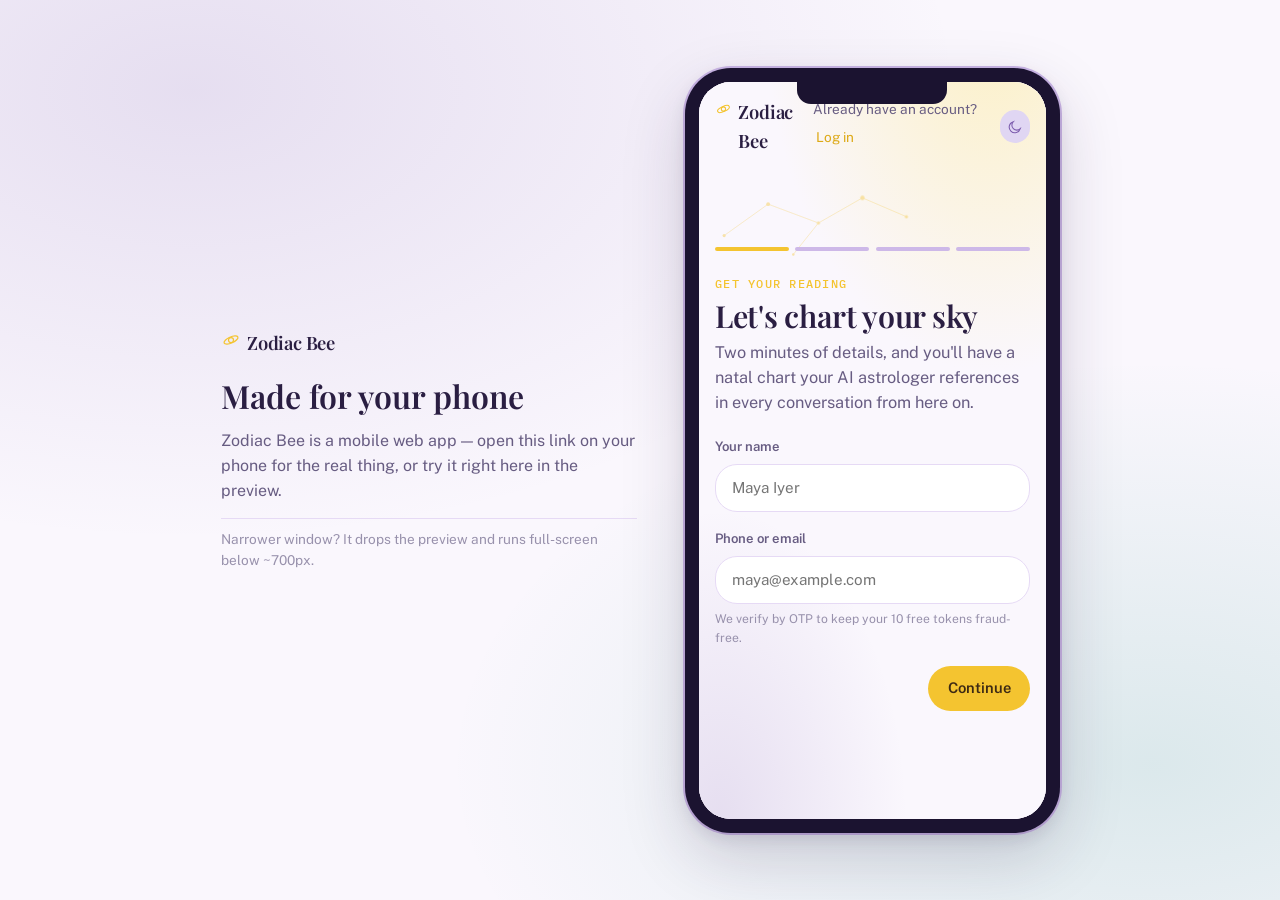
==== commit 26c979f9: "Add desktop gate: wide windows get a phone-preview instead of the app GitHub Pages was still serving" ====
--- a/index.html
+++ b/index.html
@@ -13,6 +13,23 @@
     try {
       var t = localStorage.getItem("zodiac-bee-theme");
       if (t === "light" || t === "dark") document.documentElement.setAttribute("data-theme", t);
+    } catch (e) {}
+  })();
+</script>
+
+<!-- Zodiac Bee is a mobile app, not a responsive desktop site. Decide this
+     before first paint (avoids a flash of the real app) and re-decide on
+     resize (app.js), so a wide top-level window always lands on the
+     "use your phone" gate instead of a squeezed desktop layout — the gate
+     itself embeds a real, working phone-sized instance of the app in an
+     iframe, which reports its own (mobile) width and is never gated. -->
+<script>
+  (function () {
+    try {
+      var embedded = window.self !== window.top;
+      if (!embedded && window.innerWidth >= 700) {
+        document.documentElement.classList.add("is-desktop-gate");
+      }
     } catch (e) {}
   })();
 </script>
@@ -108,6 +125,27 @@
 
 <div class="toast" id="toast"></div>
 
+<!-- Shown instead of the app whenever this document is the top-level window
+     at desktop width (see the inline script in <head> and #is-desktop-gate
+     in app.css). Never shown inside the phone-preview iframe below, since
+     that iframe reports its own narrow width regardless of the outer
+     window's size. -->
+<div class="desktop-gate" id="desktopGate">
+  <div class="desktop-gate-card">
+    <span class="wordmark">
+      <svg viewBox="0 0 24 24" width="20" height="20" fill="none" stroke="currentColor" stroke-width="1.5" class="glyph"><circle cx="12" cy="12" r="3"/><ellipse cx="12" cy="12" rx="9" ry="3.6" transform="rotate(-24 12 12)"/></svg>
+      Zodiac Bee
+    </span>
+    <h1>Made for your phone</h1>
+    <p>Zodiac Bee is a mobile web app — open this link on your phone for the real thing, or try it right here in the preview.</p>
+    <p class="desktop-gate-hint">Narrower window? It drops the preview and runs full-screen below ~700px.</p>
+  </div>
+  <div class="phone-frame">
+    <div class="phone-frame-notch"></div>
+    <iframe class="phone-frame-screen" src="./index.html" title="Zodiac Bee — mobile preview" loading="lazy"></iframe>
+  </div>
+</div>
+
 <script type="module" src="scripts/app.js"></script>
 </body>
 </html>
--- a/styles/app.css
+++ b/styles/app.css
@@ -1233,3 +1233,93 @@
 .tile-card.is-disabled .tile-icon { background: var(--paper-sunken); color: var(--ink-faint); }
 
 .badge-muted { background: var(--paper-sunken); color: var(--ink-faint); }
+
+/* ============================================================
+   Desktop gate — Zodiac Bee is mobile-only. A wide top-level window gets
+   this screen (message + a live phone-sized preview) instead of the real
+   app shell; see the two inline scripts in index.html that add/remove
+   html.is-desktop-gate before first paint and on resize.
+   ============================================================ */
+#desktopGate { display: none; }
+html.is-desktop-gate #desktopGate { display: flex; }
+html.is-desktop-gate #appShell,
+html.is-desktop-gate #onboardShell,
+html.is-desktop-gate #toast {
+  display: none !important;
+}
+
+.desktop-gate {
+  min-height: 100vh;
+  align-items: center;
+  justify-content: center;
+  gap: 3rem;
+  padding: 3rem 2.5rem;
+  background:
+    radial-gradient(ellipse 60% 50% at 15% 10%, color-mix(in srgb, var(--accent-violet) 16%, transparent), transparent),
+    radial-gradient(ellipse 55% 45% at 90% 85%, color-mix(in srgb, var(--accent-teal) 14%, transparent), transparent),
+    var(--paper);
+  flex-wrap: wrap-reverse;
+}
+.desktop-gate-card {
+  max-width: 26rem;
+  display: flex;
+  flex-direction: column;
+  align-items: flex-start;
+  gap: 0.9rem;
+}
+.desktop-gate-card .wordmark { pointer-events: none; }
+.desktop-gate-card h1 {
+  font-family: var(--font-display);
+  font-size: 2rem;
+  font-weight: 600;
+  line-height: 1.15;
+  margin: 0.4rem 0 0;
+}
+.desktop-gate-card p {
+  font-size: 1rem;
+  color: var(--ink-soft);
+  line-height: 1.55;
+  margin: 0;
+}
+.desktop-gate-hint {
+  font-size: 0.85rem !important;
+  color: var(--ink-faint) !important;
+  padding-top: 0.6rem;
+  border-top: 1px solid var(--line);
+  width: 100%;
+}
+
+.phone-frame {
+  /* Fixed dark bezel color, not the --ink token: this is a device case, not
+     app chrome, so it should stay dark regardless of light/dark theme. */
+  position: relative;
+  flex-shrink: 0;
+  width: 375px;
+  height: 812px;
+  max-height: 85vh;
+  aspect-ratio: 375 / 812;
+  padding: 14px;
+  border-radius: 46px;
+  background: #1b1330;
+  box-shadow: var(--shadow-lg), 0 0 0 2px var(--line-strong);
+}
+.phone-frame-notch {
+  position: absolute;
+  top: 14px; left: 50%;
+  transform: translateX(-50%);
+  width: 40%; height: 22px;
+  background: #1b1330;
+  border-radius: 0 0 14px 14px;
+  z-index: 1;
+}
+.phone-frame-screen {
+  width: 100%;
+  height: 100%;
+  border: 0;
+  border-radius: 32px;
+  background: var(--paper);
+}
+
+@media (max-width: 860px) {
+  .phone-frame { width: 320px; height: 693px; }
+}
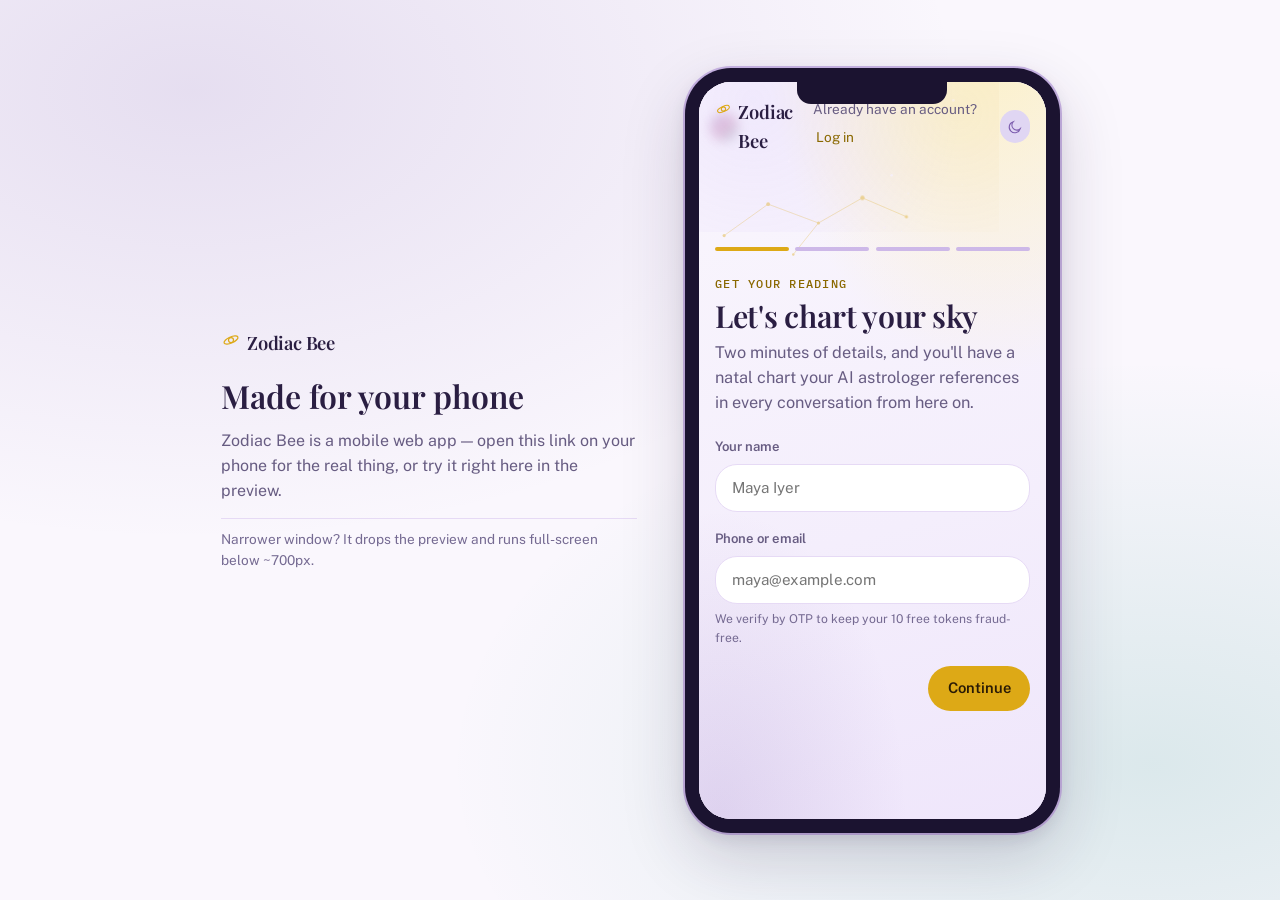
==== commit ceeedfab: "Celestial Noir: dark-first luxury redesign Restructure the design-token system so dark is the primar" ====
--- a/index.html
+++ b/index.html
@@ -34,7 +34,10 @@
   })();
 </script>
 
-<meta name="theme-color" content="#2a1e42" media="(prefers-color-scheme: dark)" />
+<!-- Dark ("Celestial Noir") is the default, unconditional theme-color — see
+     the dark-first token architecture in styles/app.css — with light as the
+     override for a visitor whose OS prefers it. -->
+<meta name="theme-color" content="#0d0a1a" />
 <meta name="theme-color" content="#faf7fd" media="(prefers-color-scheme: light)" />
 <link rel="manifest" href="manifest.webmanifest" />
 <link rel="icon" href="icons/favicon-32.png" sizes="32x32" type="image/png" />
--- a/styles/app.css
+++ b/styles/app.css
@@ -1,47 +1,185 @@
 /* ============================================================
-   Zodiac Bee — shared design tokens & components
-   Lavender-plum ink / soft-lavender & deep-plum grounds / bumblebee-gold accent
+   Zodiac Bee — "Celestial Noir" design tokens & components
+   Deep space-navy/aubergine ground · antique-gold signature accent ·
+   violet/magenta/teal jewel trio for gradients & glow
    Playfair Display (display) · Public Sans (body/UI) · IBM Plex Mono (data)
 
-   Palette follows the ZodiacBee Design System sheet (soft lavender #E0D6F3,
-   light purple #C3B1E1, bumblebee gold #F4C430). Two calls made against it:
-   1. Body/UI copy stays in Public Sans, not Playfair Display — the sheet's
-      own spec table renders every row in its display serif for demonstration,
-      but set at 14–16px in a chat thread or ledger it loses legibility.
-      Playfair Display carries headings, lead copy and numerals instead.
+   This is a dark-mode-FIRST system: the bare :root block below (no
+   [data-theme] qualifier, no media query) holds the dark "Celestial Noir"
+   values, because that's the primary, designed-for experience — a boutique,
+   observatory-at-night read, not a daytime app with a dark mode bolted on.
+   Light is the secondary, opt-in experience: it only takes over when the
+   visitor's OS prefers light (`@media (prefers-color-scheme: light)`) or
+   they explicitly flip the in-app toggle to light (`[data-theme="light"]`).
+   An explicit `[data-theme="dark"]` block still exists so the toggle can
+   force dark even for a visitor whose OS prefers light. Three calls made
+   against the palette:
+   1. Body/UI copy stays in Public Sans, not Playfair Display — Playfair
+      carries headings, lead copy and numerals, where its serif detail and
+      old-style figures read as jewelry-catalog rather than a chat app.
    2. Solid-gold surfaces (buttons, badges, the send button) get dark ink
-      text/icons, not white — #F4C430 is far lighter than the old brass, and
-      white-on-gold fails contrast. --on-brass exists for exactly this.
+      text/icons, not white — the champagne-gold family here is light enough
+      that white-on-gold fails contrast. --on-brass exists for exactly this.
+   3. --glass-bg/--glass-border/--glow-gold are new tokens for the
+      glass-morphic card treatment and the CTA press-glow micro-interaction
+      (see the "Glass & glow" section and .btn-primary below) — both read as
+      "premium dark app" and fall apart as flat light-mode affordances, so
+      each theme block defines its own value rather than sharing one.
    ============================================================ */
 
 :root {
-  /* ---- light theme (default) ---- */
+  /* ---- dark theme ("Celestial Noir" — the primary experience) ---- */
+  --ink: #f3ecfb;
+  --ink-soft: #cabfe6;
+  --ink-faint: #a297c9;
+  --paper: #0d0a1a;
+  --paper-raised: #1a1330;
+  --paper-sunken: #070512;
+  --line: #2d2350;
+  --line-strong: #4a3c74;
+
+  /* Deep space-navy → aubergine ground — the dominant surface in this
+     direction, not a flat fill. Body paints this directly (see the reset
+     below); component surfaces still use the flat --paper/--paper-raised
+     tokens above so text stays legible on top of them. */
+  --ground-gradient:
+    radial-gradient(130% 85% at 14% -12%, #2a1f45 0%, transparent 55%),
+    radial-gradient(105% 80% at 100% 8%, #3a2547 0%, transparent 52%),
+    radial-gradient(90% 70% at 82% 100%, #1c1330 0%, transparent 60%),
+    linear-gradient(165deg, #0d0a1a 0%, #171029 45%, #241a3d 100%);
+
+  /* Antique-gold / champagne — the signature accent. Sparing by design:
+     CTAs, active states, numerals, "alive" moments. Never a flood fill. */
+  --brass: #e9c46a;
+  --brass-strong: #f4c430;
+  --brass-tint: #2b2210;
+  --brass-ink: #f4dfa0;
+  --on-brass: #241505;
+  /* AA-safe gold for direct foreground text on a plain surface (.eyebrow,
+     .btn-text, .product-cat, the active tab label) — distinct from --brass
+     / --brass-strong, which are tuned for fills paired with --on-brass, not
+     for standing alone as small text. Equal to --brass-strong here because
+     champagne-on-near-black already clears 4.5:1 comfortably; the light
+     theme below needs a genuinely darker gold instead (see its comment). */
+  --brass-text: #f4c430;
+
+  /* Soft-lavender / violet-wash surface family — icon-button fills,
+     secondary-button accents and tinted cards; never large text-on-color
+     (see --accent-violet below for that role). */
+  --lavender: #251c42;
+  --violet-wash: #362a56;
+
+  /* Jewel accent trio — reserved for a handful of signature "alive"
+     moments (wordmark, chart reveal, hero cards, gradients/glow) plus the
+     secondary-button ink, not general UI color. */
+  --accent-violet: #a98bfa;
+  --accent-magenta: #ea63b3;
+  --accent-teal: #45e0c9;
+  --gradient-cosmic: linear-gradient(135deg, var(--accent-violet) 0%, var(--accent-magenta) 55%, var(--accent-teal) 100%);
+
+  --positive: #7fdba6;
+  --positive-tint: #12271d;
+  --warning: #f2909b;
+  --warning-tint: #2e1319;
+
+  --focus-ring: #c3a8ff;
+
+  /* Glass & glow — the glass-morphic panel treatment (chat bubbles, wallet
+     hero, subscription status card) and the gold press-glow on primary
+     CTAs. Dark-only in spirit: each theme defines its own so the blur/glow
+     reads as "premium," not "washed out," in both. */
+  --glass-bg: rgba(30, 22, 54, 0.55);
+  --glass-border: rgba(233, 196, 106, 0.28);
+  --glass-border-violet: rgba(169, 139, 250, 0.32);
+  --glow-gold: 0 0 1.4rem 0.15rem rgba(233, 196, 106, 0.45);
+
+  --shadow-sm: 0 1px 2px rgba(0, 0, 0, 0.4);
+  --shadow-md: 0 10px 28px rgba(0, 0, 0, 0.5), 0 2px 8px rgba(0, 0, 0, 0.35);
+  --shadow-lg: 0 28px 70px rgba(0, 0, 0, 0.62), 0 8px 20px rgba(0, 0, 0, 0.4);
+
+  --radius-sm: 8px;
+  --radius-md: 14px;
+  --radius-lg: 22px;
+  --radius-pill: 999px;
+
+  --font-display: "Playfair Display", "Iowan Old Style", ui-serif, Georgia, serif;
+  --font-body: "Public Sans", -apple-system, BlinkMacSystemFont, "Segoe UI", sans-serif;
+  --font-mono: "IBM Plex Mono", ui-monospace, "SF Mono", Menlo, monospace;
+}
+
+/* ---- light theme (secondary — OS preference or explicit toggle) ---- */
+@media (prefers-color-scheme: light) {
+  :root:not([data-theme="dark"]) {
+    --ink: #2a1e42;
+    --ink-soft: #675c82;
+    --ink-faint: #756a92;
+    --paper: #faf7fd;
+    --paper-raised: #ffffff;
+    --paper-sunken: #f1e9fa;
+    --line: #e6daf5;
+    --line-strong: #cdb8e8;
+    --ground-gradient: linear-gradient(165deg, #faf7fd 0%, #f4eefc 60%, #efe6fb 100%);
+
+    --brass: #dda916;
+    --brass-strong: #c4920e;
+    --brass-tint: #fcf0c4;
+    --brass-ink: #5c4300;
+    --on-brass: #2a1b06;
+    /* Deliberately much darker than --brass/--brass-strong: those two are
+       tuned as *fills* (paired with --on-brass on top), but at fill-grade
+       lightness gold text reads under 3:1 against this theme's near-white
+       paper. #8a6800 is the darkest step that still reads unmistakably as
+       antique gold and clears 4.5:1 against both --paper and
+       --paper-raised. */
+    --brass-text: #8a6800;
+
+    --lavender: #e0d6f3;
+    --violet-wash: #c3b1e1;
+
+    --accent-violet: #7c5cae;
+    --accent-magenta: #b84f8f;
+    --accent-teal: #1f8f81;
+    --gradient-cosmic: linear-gradient(135deg, var(--accent-violet) 0%, var(--accent-magenta) 55%, var(--accent-teal) 100%);
+
+    --positive: #3f7c63;
+    --positive-tint: #e2efe9;
+    --warning: #b23b49;
+    --warning-tint: #f7e4e6;
+
+    --focus-ring: #7c5cae;
+
+    --glass-bg: rgba(255, 255, 255, 0.55);
+    --glass-border: rgba(196, 146, 14, 0.3);
+    --glass-border-violet: rgba(124, 92, 174, 0.28);
+    --glow-gold: 0 0 1.4rem 0.1rem rgba(196, 146, 14, 0.28);
+
+    --shadow-sm: 0 1px 2px rgba(42, 30, 66, 0.06), 0 1px 1px rgba(42, 30, 66, 0.04);
+    --shadow-md: 0 8px 24px rgba(42, 30, 66, 0.1), 0 2px 6px rgba(42, 30, 66, 0.06);
+    --shadow-lg: 0 24px 64px rgba(42, 30, 66, 0.18), 0 6px 16px rgba(42, 30, 66, 0.1);
+  }
+}
+
+:root[data-theme="light"] {
   --ink: #2a1e42;
   --ink-soft: #675c82;
-  --ink-faint: #9891ac;
+  --ink-faint: #756a92;
   --paper: #faf7fd;
   --paper-raised: #ffffff;
   --paper-sunken: #f1e9fa;
   --line: #e6daf5;
   --line-strong: #cdb8e8;
-
-  --brass: #f4c430;
-  --brass-strong: #dda916;
+  --ground-gradient: linear-gradient(165deg, #faf7fd 0%, #f4eefc 60%, #efe6fb 100%);
+
+  --brass: #dda916;
+  --brass-strong: #c4920e;
   --brass-tint: #fcf0c4;
   --brass-ink: #5c4300;
-  --on-brass: #3d2a14;
-
-  /* Soft-lavender / light-purple surface family — the sheet's other two
-     swatches. Used for icon-button fills, secondary-button accents and
-     tinted cards; never for large text-on-color (see --accent-violet below
-     for that role). */
+  --on-brass: #2a1b06;
+  --brass-text: #8a6800;
+
   --lavender: #e0d6f3;
   --violet-wash: #c3b1e1;
 
-  /* Cosmic accent trio — reserved for a handful of signature "alive"
-     moments (wordmark, chart reveal, hero cards) plus the secondary-button
-     ink, not general UI color. See the "Cosmic accents" section below for
-     where these get used. */
   --accent-violet: #7c5cae;
   --accent-magenta: #b84f8f;
   --accent-teal: #1f8f81;
@@ -54,92 +192,61 @@
 
   --focus-ring: #7c5cae;
 
+  --glass-bg: rgba(255, 255, 255, 0.55);
+  --glass-border: rgba(196, 146, 14, 0.3);
+  --glass-border-violet: rgba(124, 92, 174, 0.28);
+  --glow-gold: 0 0 1.4rem 0.1rem rgba(196, 146, 14, 0.28);
+
   --shadow-sm: 0 1px 2px rgba(42, 30, 66, 0.06), 0 1px 1px rgba(42, 30, 66, 0.04);
-  --shadow-md: 0 8px 24px rgba(42, 30, 66, 0.10), 0 2px 6px rgba(42, 30, 66, 0.06);
-  --shadow-lg: 0 24px 64px rgba(42, 30, 66, 0.18), 0 6px 16px rgba(42, 30, 66, 0.10);
-
-  --radius-sm: 8px;
-  --radius-md: 14px;
-  --radius-lg: 22px;
-  --radius-pill: 999px;
-
-  --font-display: "Playfair Display", "Iowan Old Style", ui-serif, Georgia, serif;
-  --font-body: "Public Sans", -apple-system, BlinkMacSystemFont, "Segoe UI", sans-serif;
-  --font-mono: "IBM Plex Mono", ui-monospace, "SF Mono", Menlo, monospace;
-}
-
-@media (prefers-color-scheme: dark) {
-  :root:not([data-theme="light"]) {
-    --ink: #f1eafb;
-    --ink-soft: #c7b8e0;
-    --ink-faint: #9483b3;
-    --paper: #1a1330;
-    --paper-raised: #241a3d;
-    --paper-sunken: #120c22;
-    --line: #3b2e5c;
-    --line-strong: #4e3d75;
-
-    --brass: #f7ce4e;
-    --brass-strong: #ffdd6b;
-    --brass-tint: #3a2f12;
-    --brass-ink: #f4dfa0;
-    --on-brass: #2a1b0d;
-
-    --lavender: #2e2350;
-    --violet-wash: #3d2e5e;
-
-    --accent-violet: #ab8ee0;
-    --accent-magenta: #ef7ec0;
-    --accent-teal: #55e0cb;
-    --gradient-cosmic: linear-gradient(135deg, var(--accent-violet) 0%, var(--accent-magenta) 55%, var(--accent-teal) 100%);
-
-    --positive: #7cc4a4;
-    --positive-tint: #17332a;
-    --warning: #e58a92;
-    --warning-tint: #3a1c22;
-
-    --focus-ring: #ab8ee0;
-
-    --shadow-sm: 0 1px 2px rgba(0, 0, 0, 0.35);
-    --shadow-md: 0 8px 24px rgba(0, 0, 0, 0.45);
-    --shadow-lg: 0 24px 64px rgba(0, 0, 0, 0.55);
-  }
+  --shadow-md: 0 8px 24px rgba(42, 30, 66, 0.1), 0 2px 6px rgba(42, 30, 66, 0.06);
+  --shadow-lg: 0 24px 64px rgba(42, 30, 66, 0.18), 0 6px 16px rgba(42, 30, 66, 0.1);
 }
 
 :root[data-theme="dark"] {
-  --ink: #f1eafb;
-  --ink-soft: #c7b8e0;
-  --ink-faint: #9483b3;
-  --paper: #1a1330;
-  --paper-raised: #241a3d;
-  --paper-sunken: #120c22;
-  --line: #3b2e5c;
-  --line-strong: #4e3d75;
-
-  --brass: #f7ce4e;
-  --brass-strong: #ffdd6b;
-  --brass-tint: #3a2f12;
+  --ink: #f3ecfb;
+  --ink-soft: #cabfe6;
+  --ink-faint: #a297c9;
+  --paper: #0d0a1a;
+  --paper-raised: #1a1330;
+  --paper-sunken: #070512;
+  --line: #2d2350;
+  --line-strong: #4a3c74;
+  --ground-gradient:
+    radial-gradient(130% 85% at 14% -12%, #2a1f45 0%, transparent 55%),
+    radial-gradient(105% 80% at 100% 8%, #3a2547 0%, transparent 52%),
+    radial-gradient(90% 70% at 82% 100%, #1c1330 0%, transparent 60%),
+    linear-gradient(165deg, #0d0a1a 0%, #171029 45%, #241a3d 100%);
+
+  --brass: #e9c46a;
+  --brass-strong: #f4c430;
+  --brass-tint: #2b2210;
   --brass-ink: #f4dfa0;
-  --on-brass: #2a1b0d;
-
-  --lavender: #2e2350;
-  --violet-wash: #3d2e5e;
-
-  --accent-violet: #ab8ee0;
-  --accent-magenta: #ef7ec0;
-  --accent-teal: #55e0cb;
+  --on-brass: #241505;
+  --brass-text: #f4c430;
+
+  --lavender: #251c42;
+  --violet-wash: #362a56;
+
+  --accent-violet: #a98bfa;
+  --accent-magenta: #ea63b3;
+  --accent-teal: #45e0c9;
   --gradient-cosmic: linear-gradient(135deg, var(--accent-violet) 0%, var(--accent-magenta) 55%, var(--accent-teal) 100%);
 
-  --positive: #7cc4a4;
-  --positive-tint: #17332a;
-  --warning: #e58a92;
-  --warning-tint: #3a1c22;
-
-  --focus-ring: #ab8ee0;
-
-  --shadow-sm: 0 1px 2px rgba(0, 0, 0, 0.35);
-  --shadow-md: 0 8px 24px rgba(0, 0, 0, 0.45);
-  --shadow-lg: 0 24px 64px rgba(0, 0, 0, 0.55);
+  --positive: #7fdba6;
+  --positive-tint: #12271d;
+  --warning: #f2909b;
+  --warning-tint: #2e1319;
+
+  --focus-ring: #c3a8ff;
+
+  --glass-bg: rgba(30, 22, 54, 0.55);
+  --glass-border: rgba(233, 196, 106, 0.28);
+  --glass-border-violet: rgba(169, 139, 250, 0.32);
+  --glow-gold: 0 0 1.4rem 0.15rem rgba(233, 196, 106, 0.45);
+
+  --shadow-sm: 0 1px 2px rgba(0, 0, 0, 0.4);
+  --shadow-md: 0 10px 28px rgba(0, 0, 0, 0.5), 0 2px 8px rgba(0, 0, 0, 0.35);
+  --shadow-lg: 0 28px 70px rgba(0, 0, 0, 0.62), 0 8px 20px rgba(0, 0, 0, 0.4);
 }
 
 /* ---- reset ---- */
@@ -151,7 +258,13 @@
 html, body { height: 100%; }
 body {
   margin: 0;
-  background: var(--paper);
+  /* Celestial Noir's ground is a gradient, not a flat fill — see the
+     --ground-gradient token comment up top. background-attachment stays the
+     scroll default (not `fixed`): fixed backgrounds force the compositor to
+     repaint every scroll frame on mobile, exactly the layout-thrashing this
+     prototype is meant to avoid. */
+  background: var(--ground-gradient);
+  background-repeat: no-repeat;
   color: var(--ink);
   font-family: var(--font-body);
   font-size: 16px;
@@ -192,7 +305,9 @@
   font-size: 0.72rem;
   letter-spacing: 0.11em;
   text-transform: uppercase;
-  color: var(--brass);
+  /* --brass-text, not --brass — this is small standalone text on a plain
+     surface, not a fill with --on-brass on top; see that token's comment. */
+  color: var(--brass-text);
   font-weight: 500;
 }
 .h1 {
@@ -255,6 +370,22 @@
 }
 @media (min-width: 900px) {
   .app-main { padding: 2.25rem 2.75rem 2.75rem; }
+}
+
+/* Route transition — a fade + slight upward slide played on whichever
+   container (.app-main or #onboardShell) just received a freshly-rendered
+   view. Wired from router.js's "routechange" event (see app.js's listener)
+   rather than baked into each view, so every route gets it for free and no
+   view module needs to know transitions exist. Content swaps synchronously
+   (innerHTML), so this is an "enter" animation only — there's no outgoing
+   view to hold onscreen for an exit — which reads as a clean cross-fade in
+   practice since the new frame starts from 0 opacity. */
+@keyframes route-fade-in {
+  from { opacity: 0; transform: translateY(10px); }
+  to { opacity: 1; transform: translateY(0); }
+}
+.route-enter {
+  animation: route-fade-in 0.4s cubic-bezier(0.22, 1, 0.36, 1) both;
 }
 
 /* Topbar */
@@ -352,6 +483,7 @@
   .nav-rail { display: flex; }
 }
 .nav-item {
+  position: relative; /* anchors the ::after underline below */
   display: flex;
   align-items: center;
   gap: 0.7rem;
@@ -360,12 +492,34 @@
   color: var(--ink-soft);
   font-size: 0.95rem;
   font-weight: 500;
+  transition: background 0.15s ease, color 0.15s ease;
 }
 .nav-item svg { width: 18px; height: 18px; flex-shrink: 0; }
 .nav-item:hover { background: var(--paper-sunken); color: var(--ink); }
+/* "Alive" active state: a faint gold wash plus a glowing underline that
+   slides in from the left each time a nav item becomes current — reads as
+   a live indicator, not a flat color swap. The underline is re-triggered
+   on every navigation (including re-selecting the same item) because the
+   [aria-current] attribute is removed and re-set fresh on each route
+   change in app.js's setActiveNav(), which restarts the animation. */
 .nav-item[aria-current="page"] {
-  background: var(--brass-tint);
+  background: color-mix(in srgb, var(--brass) 12%, transparent);
   color: var(--brass-ink);
+}
+.nav-item[aria-current="page"]::after {
+  content: "";
+  position: absolute;
+  left: 0.75rem; right: 0.75rem; bottom: 0.15rem;
+  height: 2px;
+  border-radius: 2px;
+  background: linear-gradient(90deg, var(--brass) 0%, var(--brass-strong) 100%);
+  box-shadow: 0 0 8px 1px color-mix(in srgb, var(--brass-strong) 60%, transparent);
+  transform-origin: left;
+  animation: nav-underline-slide 0.45s cubic-bezier(0.22, 1, 0.36, 1) both;
+}
+@keyframes nav-underline-slide {
+  from { transform: scaleX(0); }
+  to { transform: scaleX(1); }
 }
 .nav-rail-foot {
   margin-top: auto;
@@ -387,6 +541,7 @@
   .tabbar { display: none; }
 }
 .tab-item {
+  position: relative; /* anchors the ::after underline below */
   display: flex;
   flex-direction: column;
   align-items: center;
@@ -398,9 +553,23 @@
   font-weight: 500;
   flex: 1;
   max-width: 5.5rem;
+  transition: color 0.15s ease;
 }
 .tab-item svg { width: 20px; height: 20px; }
-.tab-item[aria-current="page"] { color: var(--brass-strong); }
+.tab-item[aria-current="page"] { color: var(--brass-text); } /* standalone text, not a fill — see .eyebrow's comment */
+/* Same glowing-underline "alive" treatment as .nav-item, sized for the
+   bottom tabbar's tighter, icon-over-label layout. */
+.tab-item[aria-current="page"]::after {
+  content: "";
+  position: absolute;
+  left: 30%; right: 30%; bottom: -0.05rem;
+  height: 2px;
+  border-radius: 2px;
+  background: linear-gradient(90deg, var(--brass) 0%, var(--brass-strong) 100%);
+  box-shadow: 0 0 8px 1px color-mix(in srgb, var(--brass-strong) 60%, transparent);
+  transform-origin: center;
+  animation: nav-underline-slide 0.45s cubic-bezier(0.22, 1, 0.36, 1) both;
+}
 
 /* ---- buttons ---- */
 .btn {
@@ -420,8 +589,26 @@
 .btn-primary {
   background: var(--brass);
   color: var(--on-brass);
+  box-shadow: 0 0 0 0 transparent;
 }
 .btn-primary:hover { background: var(--brass-strong); }
+/* Gold press micro-interaction: a quick scale-down + glow pulse, felt only
+   on press (not on hover, and not a lingering state) — the .is-pressed
+   class is toggled by app.js on pointerdown/up so the pulse plays in full
+   even for a fast tap, where a bare `:active` rule would get cut short the
+   instant the finger lifts. `:active` still covers press-and-hold and any
+   input device app.js's listener doesn't catch (keyboard Enter/Space). */
+.btn-primary:active,
+.btn-primary.is-pressed {
+  transform: scale(0.97);
+  box-shadow: var(--glow-gold);
+}
+.btn-primary.is-pressed { animation: cta-press-pulse 0.5s ease-out; }
+@keyframes cta-press-pulse {
+  0% { box-shadow: 0 0 0 0 transparent; }
+  35% { box-shadow: var(--glow-gold); }
+  100% { box-shadow: 0 0 0 0 transparent; }
+}
 /* Secondary-button ink — the one non-headline spot the cosmic-violet accent
    is allowed outside its usual signature moments (see the --accent-violet
    comment up top). Matches the sheet's "VIEW PROFILE" swatch. */
@@ -433,7 +620,7 @@
 .btn-ghost:hover { background: var(--lavender); }
 .btn-text {
   background: transparent;
-  color: var(--brass-strong);
+  color: var(--brass-text); /* standalone text, not a fill — see .eyebrow's comment */
   padding: 0.4rem 0.2rem;
 }
 .btn-text:hover { text-decoration: underline; }
@@ -460,6 +647,22 @@
   padding: 1.1rem;
 }
 .card-lg { border-radius: var(--radius-lg); padding: 1.5rem; }
+/* Glass-morphic surface — blurred, translucent panel with a fine gold or
+   violet glow border. Applied to a handful of signature surfaces (chat
+   bubbles, the wallet balance hero, the subscription status card) rather
+   than every card, so it reads as a deliberate material, not a filter
+   slapped on everything. `.is-violet` swaps the border/glow to the jewel
+   accent for surfaces that already sit on a gold-heavy screen. Backdrop-
+   filter degrades gracefully (falls back to --glass-bg's own opacity) on
+   the rare engine without support. */
+.glass-panel {
+  background: var(--glass-bg);
+  border: 1px solid var(--glass-border);
+  backdrop-filter: blur(18px) saturate(150%);
+  -webkit-backdrop-filter: blur(18px) saturate(150%);
+  box-shadow: var(--shadow-md), inset 0 1px 0 rgba(255, 255, 255, 0.05);
+}
+.glass-panel.is-violet { border-color: var(--glass-border-violet); }
 .section {
   max-width: 780px;
   margin: 0 auto;
@@ -567,6 +770,7 @@
 .radio-card[aria-checked="true"] {
   border-color: var(--brass);
   background: var(--brass-tint);
+  box-shadow: var(--glow-gold);
 }
 .radio-card .dot {
   width: 1.15rem; height: 1.15rem;
@@ -665,9 +869,16 @@
   font-size: 0.95rem;
   line-height: 1.5;
 }
+/* Glass-morphic treatment: a blurred, translucent panel with a fine
+   violet-glow border — see the --glass-* tokens' comment up top. The AI
+   bubble is the one place in Chat that gets it (the user bubble stays a
+   flat --ink fill so the thread still reads left/right at a glance). */
 .msg-ai .bubble {
-  background: var(--paper-raised);
-  border: 1px solid var(--line);
+  background: var(--glass-bg);
+  border: 1px solid var(--glass-border-violet);
+  backdrop-filter: blur(14px) saturate(140%);
+  -webkit-backdrop-filter: blur(14px) saturate(140%);
+  box-shadow: var(--shadow-sm);
   border-bottom-left-radius: 0.3rem;
 }
 .msg-user .bubble {
@@ -767,14 +978,18 @@
 /* ============================================================
    Screen: Wallet
    ============================================================ */
+/* Glass-morphic wallet hero: a fixed dark, jewel-toned gradient — not a
+   token, deliberately, since this card's ground stays dark and readable
+   against #f4f5f6 text regardless of theme (see the fixed eyebrow/ghost
+   colors below) — kept mostly-opaque (not a fully see-through --glass-bg)
+   so the balance figure never has to fight a light-theme backdrop showing
+   through, but still blurred/bordered/inset-lit like the rest of the
+   glass-panel family so it reads as the same material. */
 .balance-hero {
-  background: linear-gradient(155deg, var(--ink) 0%, #3b2f66 55%, #4a2f57 100%);
-  /* Fixed light value, not var(--paper) — this card's ground stays dark in
-     both themes (see the dark-theme background override just below), but
-     --paper itself flips to near-black in dark theme. Using the token here
-     was a pre-existing bug: it made the balance figure nearly invisible in
-     dark mode. #f4f5f6 matches --paper's light-theme value exactly, so this
-     is a no-op in light theme and a fix in dark theme. */
+  background: linear-gradient(155deg, rgba(28, 22, 55, 0.92) 0%, rgba(51, 40, 90, 0.88) 55%, rgba(61, 40, 76, 0.88) 100%);
+  backdrop-filter: blur(20px) saturate(160%);
+  -webkit-backdrop-filter: blur(20px) saturate(160%);
+  border: 1px solid var(--glass-border);
   color: #f4f5f6;
   border-radius: var(--radius-lg);
   padding: 1.6rem 1.5rem;
@@ -783,10 +998,7 @@
   gap: 0.9rem;
   position: relative;
   overflow: hidden;
-}
-:root[data-theme="dark"] .balance-hero { background: linear-gradient(155deg, #1c1a37 0%, #33285a 55%, #3d2a4c 100%); }
-@media (prefers-color-scheme: dark) {
-  :root:not([data-theme="light"]) .balance-hero { background: linear-gradient(155deg, #1c1a37 0%, #33285a 55%, #3d2a4c 100%); }
+  box-shadow: var(--shadow-md), inset 0 1px 0 rgba(255, 255, 255, 0.06);
 }
 .balance-hero::after {
   content: "";
@@ -827,7 +1039,7 @@
   position: relative;
 }
 .pack-card:hover { border-color: var(--line-strong); }
-.pack-card[aria-checked="true"] { border-color: var(--brass); background: var(--brass-tint); box-shadow: var(--shadow-sm); }
+.pack-card[aria-checked="true"] { border-color: var(--brass); background: var(--brass-tint); box-shadow: var(--shadow-sm), var(--glow-gold); }
 .pack-card-tokens { font-family: var(--font-mono); font-size: 1.35rem; font-weight: 600; }
 .pack-card-price { color: var(--ink-soft); font-size: 0.88rem; }
 .pack-card-best {
@@ -849,14 +1061,13 @@
 }
 
 .paymethod-row { display: flex; align-items: center; gap: 0.85rem; }
+/* Fixed dark gradient, not tokens — this is a device/card-chip glyph, not
+   app chrome, so like .phone-frame's bezel it stays the same dark plum
+   regardless of theme. */
 .card-glyph {
   width: 2.6rem; height: 1.85rem; border-radius: 5px;
-  background: linear-gradient(135deg, var(--ink) 0%, #4a4478 100%);
+  background: linear-gradient(135deg, #423e6e 0%, #2b2850 100%);
   flex-shrink: 0; display: grid; place-items: center;
-}
-:root[data-theme="dark"] .card-glyph { background: linear-gradient(135deg, #423e6e 0%, #2b2850 100%); }
-@media (prefers-color-scheme: dark) {
-  :root:not([data-theme="light"]) .card-glyph { background: linear-gradient(135deg, #423e6e 0%, #2b2850 100%); }
 }
 .card-glyph svg { width: 15px; height: 15px; color: var(--brass); }
 .paymethod-text { flex: 1; }
@@ -936,7 +1147,7 @@
   flex: 1 1 15rem;
 }
 .channel-card:hover { border-color: var(--line-strong); }
-.channel-card[aria-checked="true"] { border-color: var(--brass); background: var(--brass-tint); }
+.channel-card[aria-checked="true"] { border-color: var(--brass); background: var(--brass-tint); box-shadow: var(--glow-gold); }
 .channel-card svg { width: 19px; height: 19px; color: var(--ink-soft); flex-shrink: 0; }
 .channel-card[aria-checked="true"] svg { color: var(--brass-strong); }
 .check-box {
@@ -950,14 +1161,20 @@
 .channel-card-text { flex: 1; }
 .channel-card-text strong { display: block; font-size: 0.9rem; }
 
+/* Glass-morphic treatment — same material as .msg-ai .bubble, gold-bordered
+   here instead of violet since this card is where the plan's "alive" status
+   lives (see the --glass-* tokens' comment up top). */
 .sub-status-card {
   border-radius: var(--radius-lg);
-  border: 1px solid var(--line);
-  background: var(--paper-raised);
+  border: 1px solid var(--glass-border);
+  background: var(--glass-bg);
+  backdrop-filter: blur(16px) saturate(140%);
+  -webkit-backdrop-filter: blur(16px) saturate(140%);
   padding: 1.3rem;
   display: flex;
   flex-direction: column;
   gap: 0.9rem;
+  box-shadow: var(--shadow-md), inset 0 1px 0 rgba(255, 255, 255, 0.04);
 }
 .sub-status-top { display: flex; align-items: flex-start; justify-content: space-between; gap: 1rem; }
 .status-pill {
@@ -1015,7 +1232,7 @@
 .product-art.tone-c { background: radial-gradient(120% 130% at 25% 85%, #3a5a4e 0%, #16241f 65%); color: #cfe3d9; }
 .product-art.tone-d { background: radial-gradient(120% 130% at 75% 80%, #5c3a44 0%, #241618 65%); color: #e9d3d7; }
 .product-body { padding: 0.9rem 1rem 1rem; display: flex; flex-direction: column; gap: 0.5rem; flex: 1; }
-.product-cat { font-family: var(--font-mono); font-size: 0.68rem; letter-spacing: 0.06em; text-transform: uppercase; color: var(--brass-strong); }
+.product-cat { font-family: var(--font-mono); font-size: 0.68rem; letter-spacing: 0.06em; text-transform: uppercase; color: var(--brass-text); } /* standalone text, not a fill — see .eyebrow's comment */
 .product-title { font-family: var(--font-display); font-weight: 600; font-size: 1.02rem; }
 .product-desc { font-size: 0.85rem; color: var(--ink-soft); flex: 1; }
 .product-link {
@@ -1046,11 +1263,24 @@
   min-height: 100vh;
   display: flex;
   flex-direction: column;
+  position: relative;
   background:
     radial-gradient(120% 90% at 85% -10%, var(--brass-tint) 0%, transparent 55%),
     radial-gradient(90% 70% at 6% 100%, color-mix(in srgb, var(--accent-violet) 16%, transparent) 0%, transparent 60%),
-    var(--paper);
-}
+    var(--ground-gradient);
+}
+/* Ambient starfield/nebula canvas mounted by onboarding.js (see
+   scripts/effects/starfield.js) — fixed behind every panel of the flow,
+   never intercepts clicks, and is skipped entirely under
+   prefers-reduced-motion (the module still paints one static frame so the
+   screen isn't left blank). */
+.onboard-starfield {
+  position: absolute;
+  inset: 0;
+  z-index: 0;
+  pointer-events: none;
+}
+.onboard-topbar, .onboard-main { position: relative; z-index: 1; }
 .onboard-topbar {
   display: flex; align-items: center; justify-content: space-between;
   padding: 1rem;
@@ -1173,9 +1403,12 @@
 .home-hero {
   padding: 0.2rem 0 0.4rem;
   position: relative;
-}
-/* Ambient cosmic wash behind the entry-point headline — static (no motion
-   budget spent here; the wordmark pulse already carries this screen). */
+  isolation: isolate; /* keeps the starfield/wheel's negative z-index from
+                          escaping behind the app shell instead of just this
+                          hero — same reasoning as .onboard-card above */
+}
+/* Ambient cosmic wash behind the entry-point headline, now layered over the
+   starfield canvas rather than carrying the motion budget alone. */
 .home-hero::before {
   content: "";
   position: absolute;
@@ -1186,6 +1419,36 @@
     radial-gradient(75% 100% at 12% 0%, color-mix(in srgb, var(--accent-violet) 14%, transparent) 0%, transparent 60%),
     radial-gradient(65% 100% at 92% 15%, color-mix(in srgb, var(--brass) 16%, transparent) 0%, transparent 55%);
   pointer-events: none;
+}
+/* Ambient starfield/nebula canvas mounted by home.js (see
+   scripts/effects/starfield.js) — sits behind the wash above and the
+   headline text, ahead of nothing (z-index -2, lowest layer in the hero). */
+.home-starfield {
+  position: absolute;
+  inset: -1rem -1.5rem auto -1.5rem;
+  height: 11rem;
+  z-index: -2;
+  pointer-events: none;
+}
+/* Signature rotating zodiac-wheel motif — a faint, slow-turning ring behind
+   the headline. Pure CSS animation on an inline SVG (see icon.zodiacWheel
+   in utils.js); respects prefers-reduced-motion via the global rule at the
+   top of this file, which is why the rotation itself carries no fallback
+   here — it simply freezes in place instead of being removed. */
+.zodiac-wheel {
+  position: absolute;
+  top: -3.5rem;
+  right: -2.5rem;
+  width: 15rem;
+  height: 15rem;
+  z-index: -1;
+  opacity: 0.16;
+  color: var(--brass);
+  pointer-events: none;
+  animation: zodiac-wheel-spin 140s linear infinite;
+}
+@keyframes zodiac-wheel-spin {
+  to { transform: rotate(360deg); }
 }
 .tile-grid {
   display: grid;
